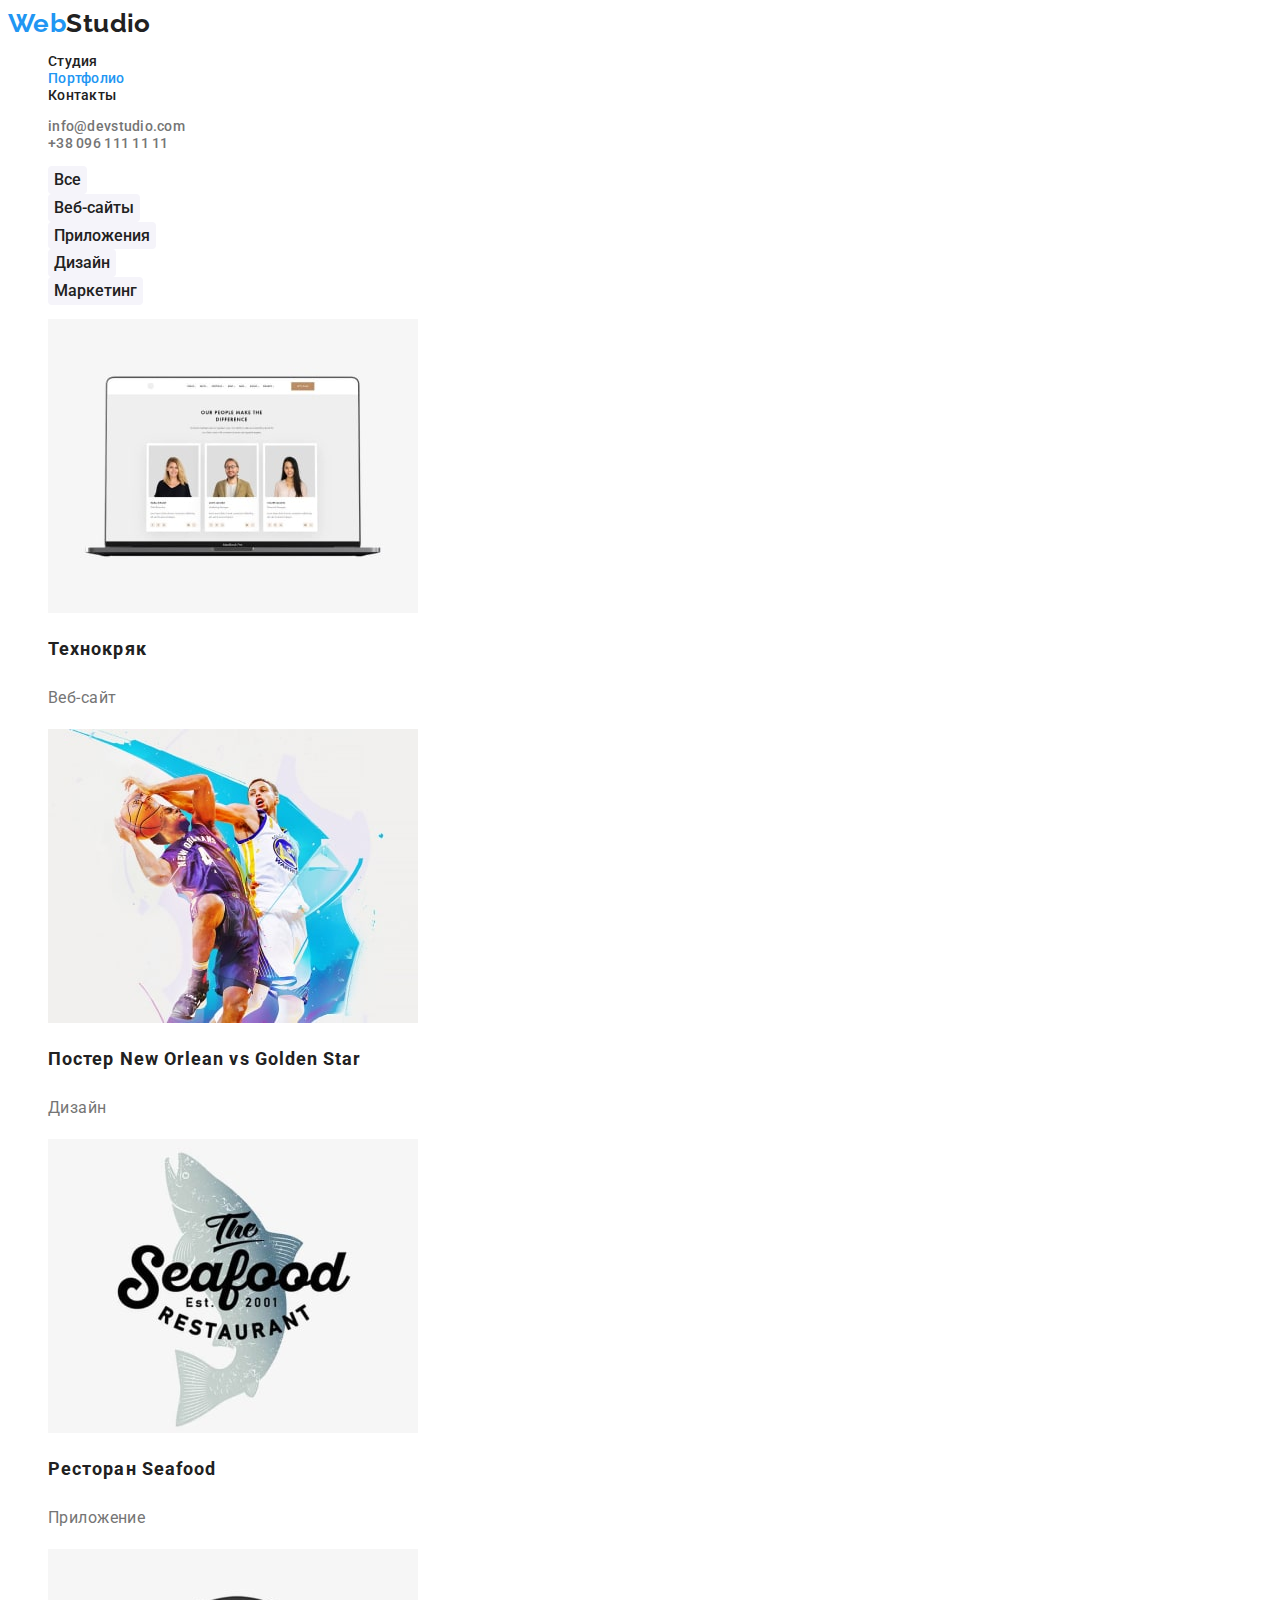
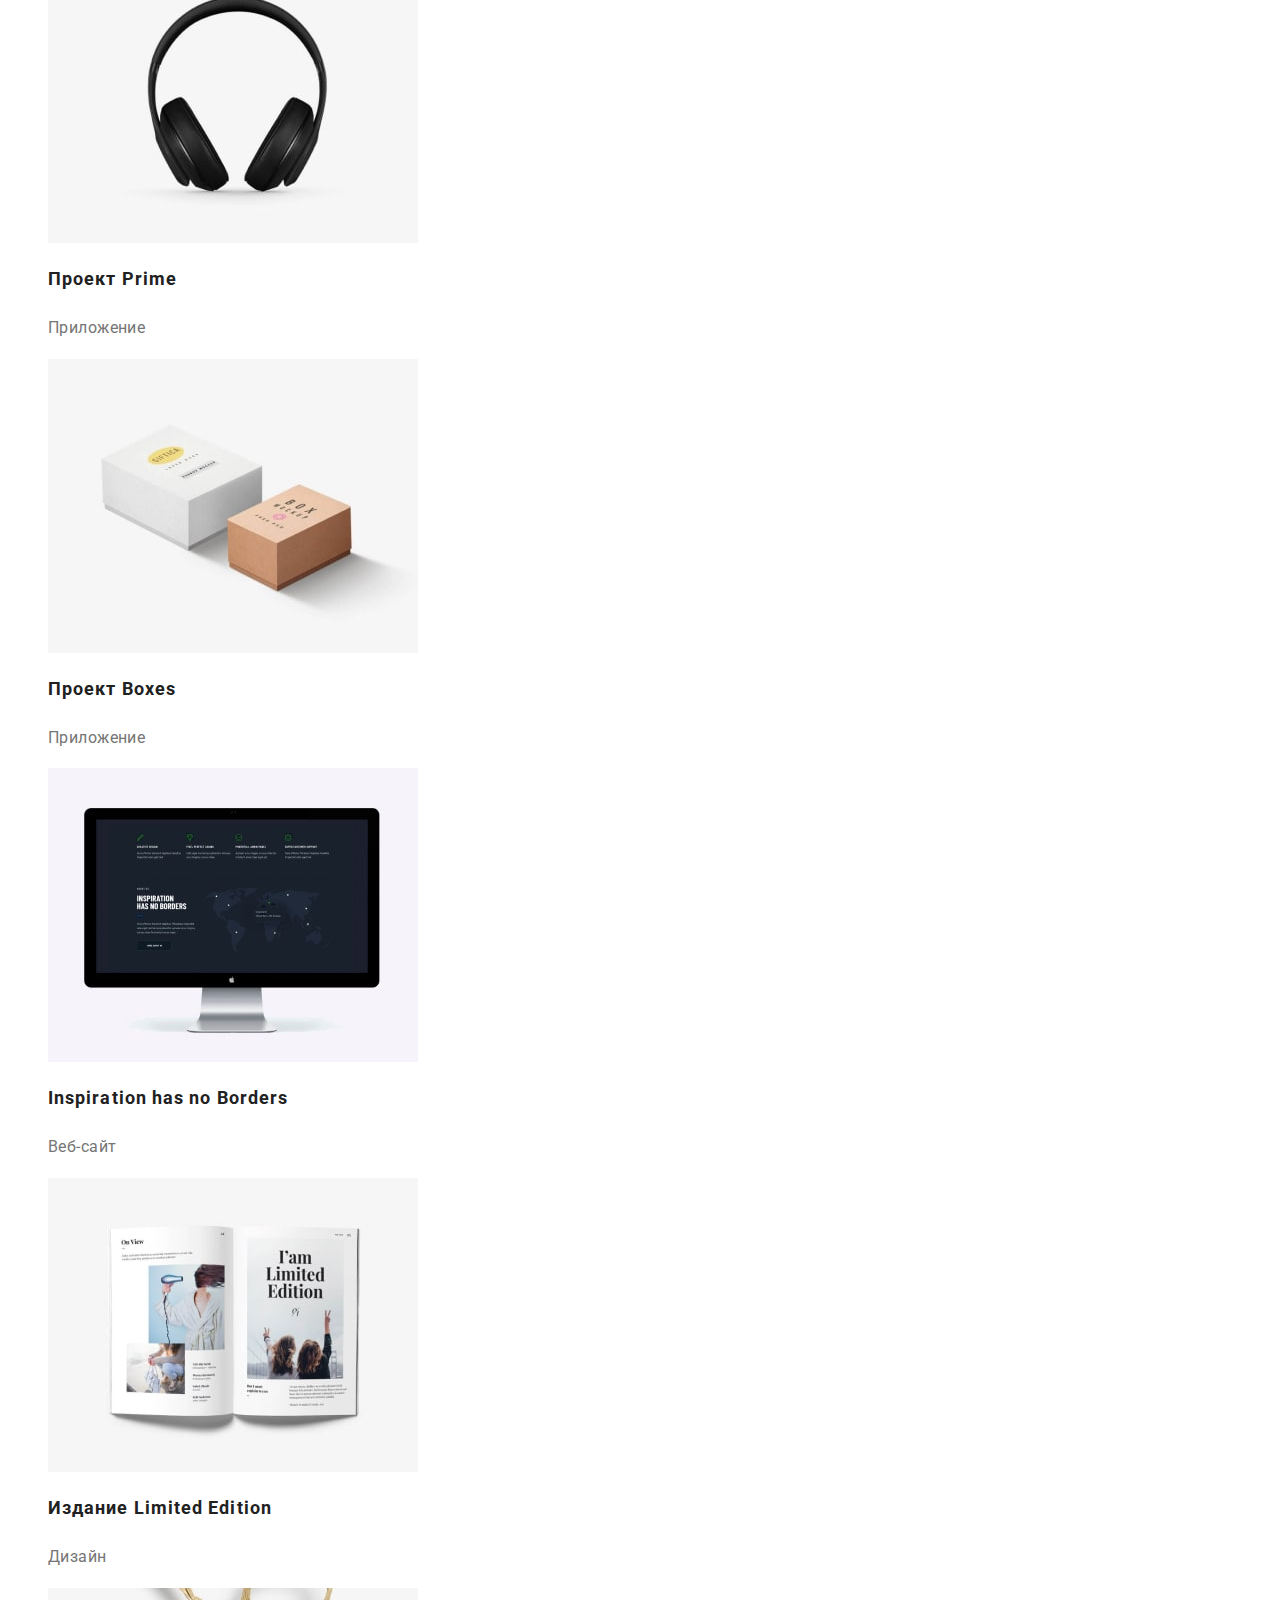
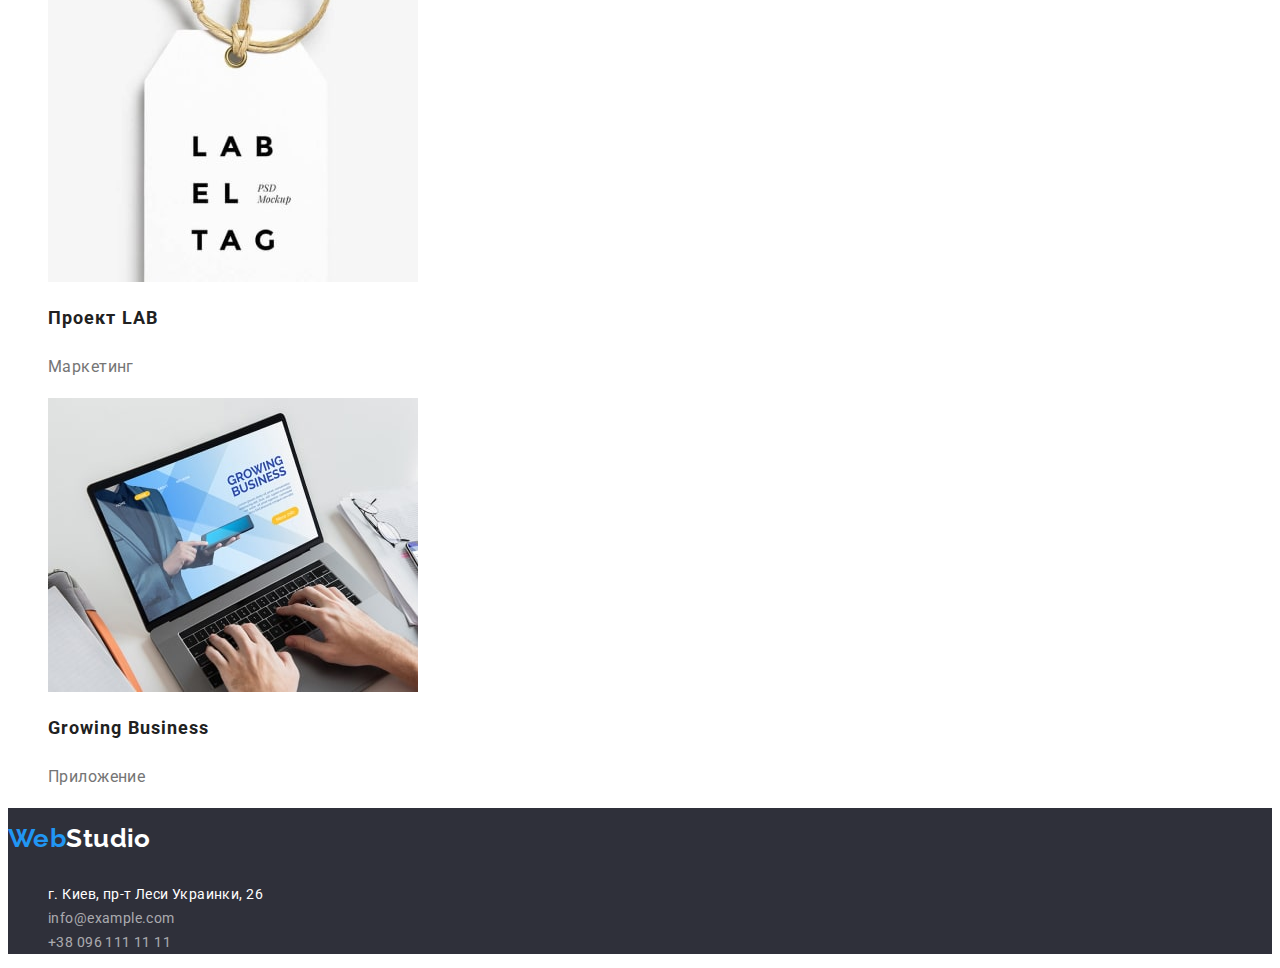
==== portfolio.html @ ccb1031e "добавляет файлы с дз2" ====
<!DOCTYPE html>
<html lang="ru">
<head>
    <meta charset="UTF-8">
    <meta http-equiv="X-UA-Compatible" content="IE=edge">
    <meta name="viewport" content="width=device-width, initial-scale=1.0">
    <title>Портфолио</title>
    <link rel="stylesheet" href="./css/styles.css" />
    <link rel="preconnect" href="https://fonts.googleapis.com" />
    <link rel="preconnect" href="https://fonts.gstatic.com" crossorigin />
    <link href="https://fonts.googleapis.com/css2?family=Raleway:wght@700&family=Roboto:wght@400;500;700;900&display=swap"
        rel="stylesheet" />
</head>
<body>
    <!--Шапка-->
<header class="page-header">
    <nav class="main-nav ">
        <a class="logo" href="./index.html"><span class="logo-accent">Web</span>Studio</a>
        <ul class="site-nav list">
            <li> <a href="./index.html" class="site-nav-item ">Студия</a></li>
            <li> <a href="./portfolio.html" class= "current site-nav-item">Портфолио</a></li>
            <li> <a href="" class="site-nav-item">Контакты</a></li>
        </ul>
    </nav>
    <ul class="contacts-nav list">
        <li><a href="mailto:info@devstudio.com" class="contacts-nav-item">info@devstudio.com</a></li>
        <li><a href="tel:+380961111111" class="contacts-nav-item"> +38 096 111 11 11</a></li>
    </ul>
</header>
    <!--Главная часть-->
    <main class="portfolio-main">
         <section class="portfolio-section">
             <h1 class="portfolio-title visually-hidden">Наше Портфолио</h1>
            <ul class="portfolio-list list">
                <li> <button type="button" class="portfolio-list-item">Все</button></li>
                <li> <button type="button" class="portfolio-list-item">Веб-сайты</button></li>
                <li> <button type="button" class="portfolio-list-item">Приложения</button></li>
                <li> <button type="button" class="portfolio-list-item">Дизайн</button></li>
                <li> <button type="button" class="portfolio-list-item">Маркетинг</button></li>
            </ul>
            <ul class="examples-list list">
                <li class="examples-list-item"> 
                    <a href=""><img src="./images/техно-кряк.jpg" alt="Веб-сайт техно-кряк" width="370"/> </a>   
                    <h2 class="examples-list-title">Технокряк</h2>
                    <p class="examples-list-subtitle ">Веб-сайт</p> 
                </li>
                <li class="examples-list-item"> 
                    <a href=""><img src="./images/постер_баскетбол.jpg" alt="Дизайн постера" width="370"/> </a>
                    <h2 class="examples-list-title">Постер New Orlean vs Golden Star</h2>
                    <p class="examples-list-subtitle ">Дизайн</p>
                 </li>
                <li class="examples-list-item"> 
                    <a href=""><img src="./images/ресторан.jpg" alt="Лого приложения для ресторана" width="370"/> </a>
                    <h2 class="examples-list-title">Ресторан Seafood</h2>
                    <p class="examples-list-subtitle ">Приложение</p> 
                </li>
                <li class="examples-list-item"> 
                    <a href=""><img src="./images/проект.jpg" alt="Наушники" width="370"/> </a>
                    <h2 class="examples-list-title">Проект Prime</h2>
                    <p class="examples-list-subtitle ">Приложение</p> 
                </li>
                <li class="examples-list-item"> 
                    <a href=""><img src="./images/проект_коробки.jpg" alt="Коробки" width="370"/> </a>
                    <h2 class="examples-list-title">Проект Boxes</h2>
                    <p class="examples-list-subtitle ">Приложение</p>  
                </li>
                <li class="examples-list-item"> 
                    <a href=""><img src="./images/вдохновению_нет_границ.jpg" alt="Сайт" width="370"/> </a>
                    <h2  class="examples-list-title" lang="en">Inspiration has no Borders</h2>
                    <p class="examples-list-subtitle ">Веб-сайт</p> 
                </li>
                <li class="examples-list-item"> 
                    <a href=""><img src="./images/издание.jpg" alt="Пример дизайна для журнала" width="370"/> </a>
                    <h2 class="examples-list-title">Издание Limited Edition</h2>
                    <p class="examples-list-subtitle">Дизайн</p> 
                 </li>
                <li class="examples-list-item"> 
                    <a href=""><img src="./images/проект_лаб.jpg" alt="Бирка с текстом" width="370"/> </a>
                    <h2 class="examples-list-title">Проект LAB</h2>
                    <p class="examples-list-subtitle ">Маркетинг</p> 
                </li>
                <li class="examples-list-item"> 
                    <a href=""><img src="./images/растущий_бизнес.jpg" alt="Приложение для проекта" width="370"/> </a>
                    <h2 class="examples-list-title" lang="en">Growing Business</h2>
                    <p class="examples-list-subtitle ">Приложение</p> 
                </li>
            </ul>
         </section>


    </main>
    <!--Футер-->
    <footer class="page-footer">
        <a href="./index.html" lang="en" class="footer-logo"><span class="logo-accent">Web</span>Studio</a>
        <address class="footer-adress">
            <ul class="footer-list list">
                <li><a href="https://bit.ly/3pXMvUd" target="_blank" rel="noopener noreferrer" class="footer-adress">г.
                        Киев, пр-т
                        Леси Украинки, 26</a> </li>
                <li><a href="mailto:info@devstudio.com" class="footer-mail-link link">info@example.com</a> </li>
                <li><a href="tel:+380961111111" class="footer-phone-link">+38 096 111 11 11</a> </li>
            </ul>
        </address>
    </footer>   

</body>
</html>
---- css/styles.css ----
/* основной цвет #FFFFFF*/
/* цвет футера и героя #2F303A */
/* цвет черного текста #212121*/
/* цвет акцента #2196F3*/
/* цвет фона #E5E5E5*/
/* вторичный цвет фона #F5F4FA*/
/* вторичный цвет текста #757575*/
/* цвет ссылок в футере rgba(255, 255, 255, 0.6) */

:root {
    --main-text-color: #212121;
    --secondary-text-color: #757575;
    --main-color: #FFFFFF;
    --main-background-color: #E5E5E5;
    --secondary-background-color: #F5F4FA;
    --accent-color: #2196F3;
    --links-color: rgba(255, 255, 255, 0.6);
    --footer-color: #2F303A;
}

body {
    background-color: var(--main-color);
    color: var(--main-text-color); 

    font-family: Roboto, sans-serif;
    font-size: 14px;
    letter-spacing: 0.03em;
}
.list {
    list-style: none;
}

/*------------------------------header-------------------------------------*/
.logo {
    color: var(--main-text-color);
    font-family: 'Raleway', sans-serif;
    font-weight: 700;
    font-size: 26px;
    line-height: 1.19;  
    text-decoration: none;
}

.logo-accent {
    color: var(--accent-color);
}
.site-nav-item {
    color: var(--main-text-color);
    font-weight: 500;
    line-height: 1.14;
    letter-spacing: 0.02em;
    text-decoration: none;
 }
.site-nav-item:hover,
.site-nav-item:focus {
    color: var(--accent-color);
}
.contacts-nav-item {
    color: var(--secondary-text-color);
    font-weight: 500;
    line-height: 1.14;
    letter-spacing: 0.02em;
    text-decoration: none;
}
.contacts-nav-item:hover,
.contacts-nav-item:focus {
    color: var(--accent-color);
}
/*------------------------------main-------------------------------------*/
.hero { 
    background-color: var(--footer-color);    
}
.hero-title {
    color: var(--main-color);
    font-weight: 900;
    font-size: 44px;
    line-height: 1.36;
    text-align: center;
    letter-spacing: 0.06em;
    text-transform: uppercase;
}
.hero-btn {
    color: var(--main-color);
    background-color: var(--accent-color);
    cursor: pointer;
    font-family: inherit;
    font-weight: 700;
    font-size: 16px;
    line-height: 1.87;
    display: flex;
    align-items: center;
    text-align: center;
    letter-spacing: 0.06em;
    box-shadow: 0px 4px 4px rgba(0, 0, 0, 0.15);
    border-radius: 4px;
    border: none;
}
.hero-btn:hover,
.hero-btn:focus {
    background-color: var(--accent-color);
}
/*------------------------------features-------------------------------------*/
.features-list-title {
    font-weight: 700;
    line-height: 1.14;
    text-transform: uppercase;
} 
.features-list-subtitle {
    color: var(--secondary-text-color);
    line-height: 1.17;
}
/*------------------------------occupation-------------------------------------*/
.occupation-title {
    font-weight: 700;
    font-size: 36px;
    line-height: 1.16;
    text-align: center;
}
/*------------------------------team-------------------------------------*/
.team-title {
    font-weight: 700;
    font-size: 36px;
    line-height: 1.27;
    text-align: center;
}
.team-list-title {
    font-weight: 500;
    font-size: 16px;
    line-height: 1.18;
    text-align: center;
}
.team-list-subtitle {
    color: var(--secondary-text-color);
    font-size: 16px;
    line-height: 1.18;
    text-align: center;
}
.team {
    background-color: var(--secondary-background-color);
}
/*------------------------------footer-------------------------------------*/
.page-footer {
    background-color: var(--footer-color);
}
.footer-logo {
    color: var(--main-color);
    text-decoration: none;
    font-family: 'Raleway';
    font-weight: 700;
    font-size: 26px;
    line-height: 2.34;
}
.footer-logo-accent {
    color: var(--accent-color);
}
.footer-adress {
    color: var(--main-color);
    font-style: normal;
    line-height: 1.71;
    text-decoration: none;
}

.footer-adress:hover,
.footer-adress:focus {
    color: var(--accent-color);

}
.footer-mail-link {
    color: var(--links-color);
    font-style: normal;
    line-height: 1.71;
    text-decoration: none;
}
.footer-mail-link:hover,
.footer-mail-link:focus{
    color: var(--accent-color);
}
.footer-phone-link {
    color: var(--links-color);
    font-style: normal;
    line-height: 1.71;
    text-decoration: none;
}
.footer-phone-link:hover,
.footer-phone-link:focus {
    color: var(--accent-color);
}

/*------------------------------portfolio-------------------------------------*/
.portfolio-list-item {
    color: var(--main-text-color);
    background-color: var(--secondary-background-color);
    cursor: pointer;
    font-family: inherit;
    font-weight: 500;
    font-size: 16px;
    line-height: 1.62;
    text-align: center;
    border-radius: 4px;
    border: none;
}
.portfolio-list-item:hover,
.portfolio-list-item:focus {
    color: var(--main-color);
    background-color: var(--accent-color);
}
.examples-list {
    text-decoration: none;
}
.examples-list-title {
    color: var(--main-text-color);
    text-decoration: none;
    font-weight: 700;
    font-size: 18px;
    line-height: 2;
    letter-spacing: 0.06em;

}
.examples-list-subtitle {
    color: var(--secondary-text-color);
    text-decoration: none;
    font-size: 16px;
    line-height: 1.87;
    
}
.current {
    color: var(--accent-color);
}
.visually-hidden {
    position: absolute;
    white-space: nowrap;
    width: 1px;
    height: 1px;
    overflow: hidden;
    border: 0;
    padding: 0;
    clip: rect(0 0 0 0);
    clip-path: inset(50%);
    margin: -1px;
}
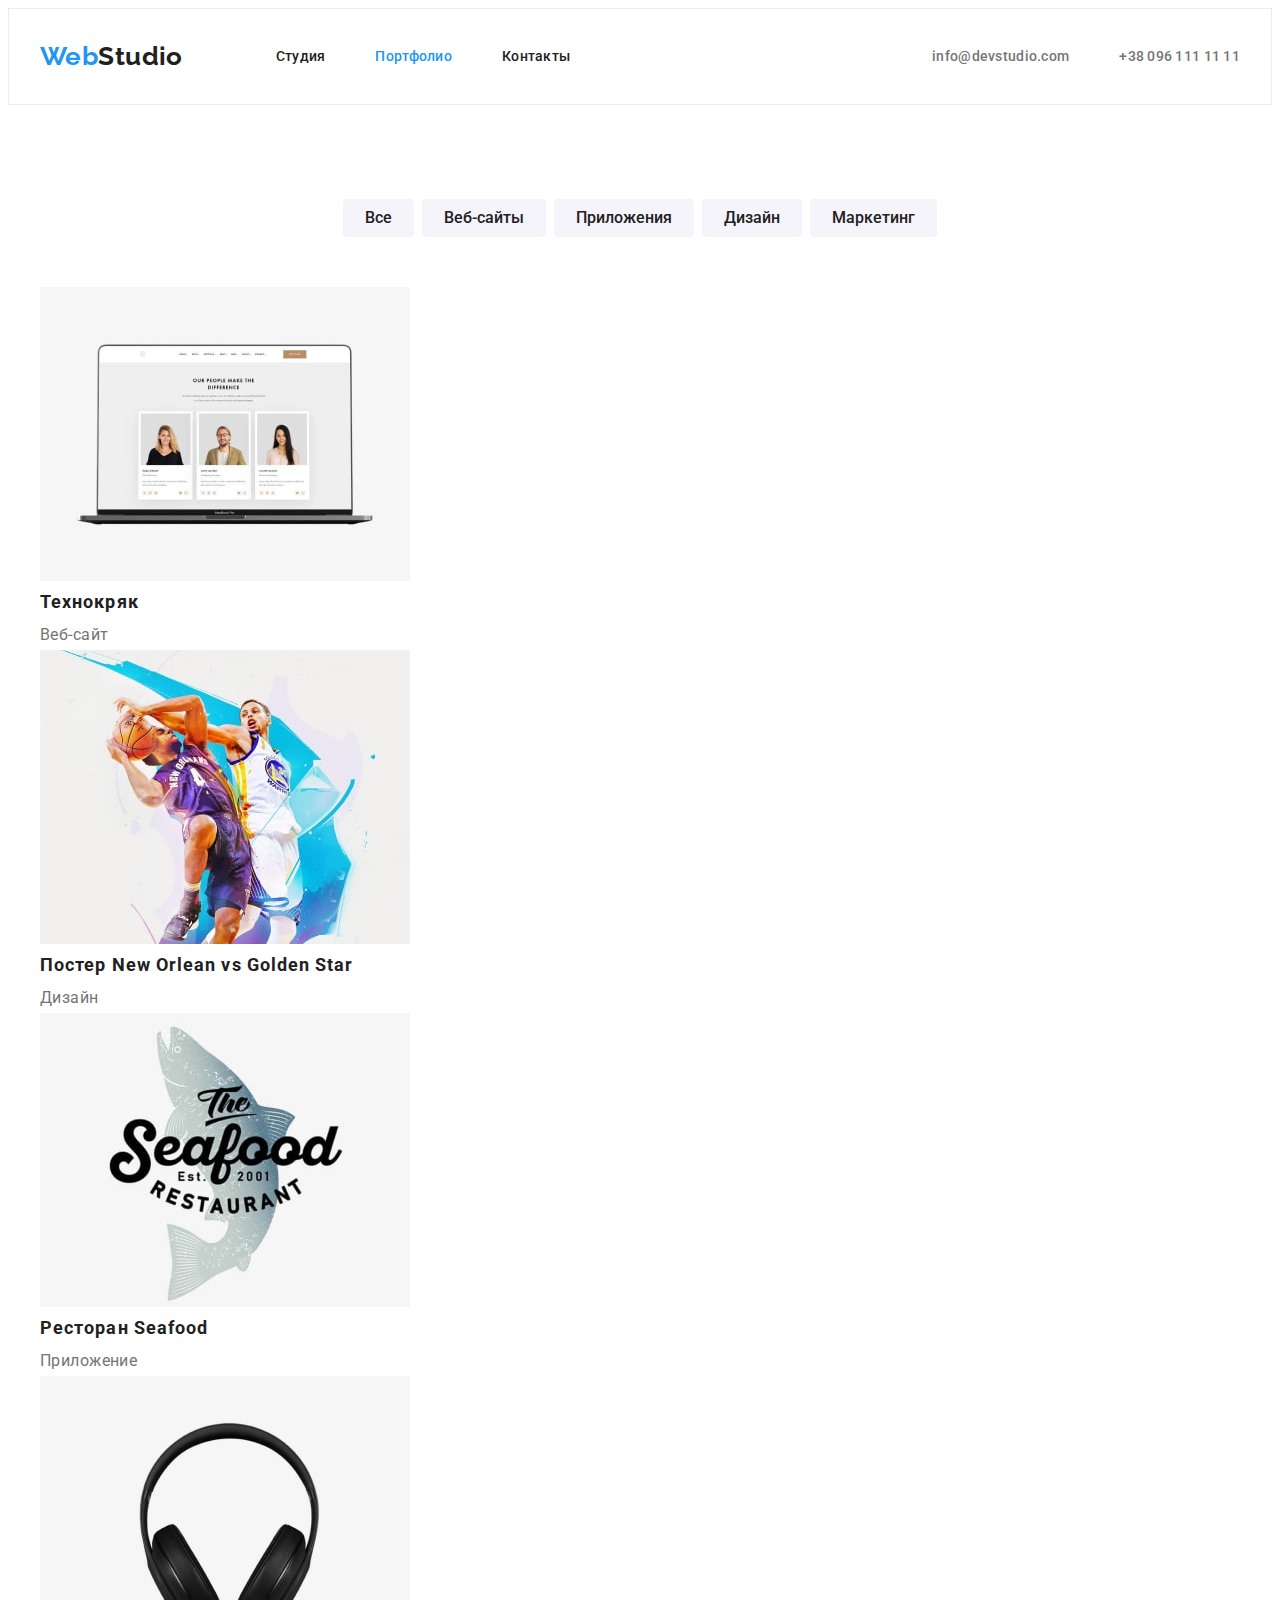
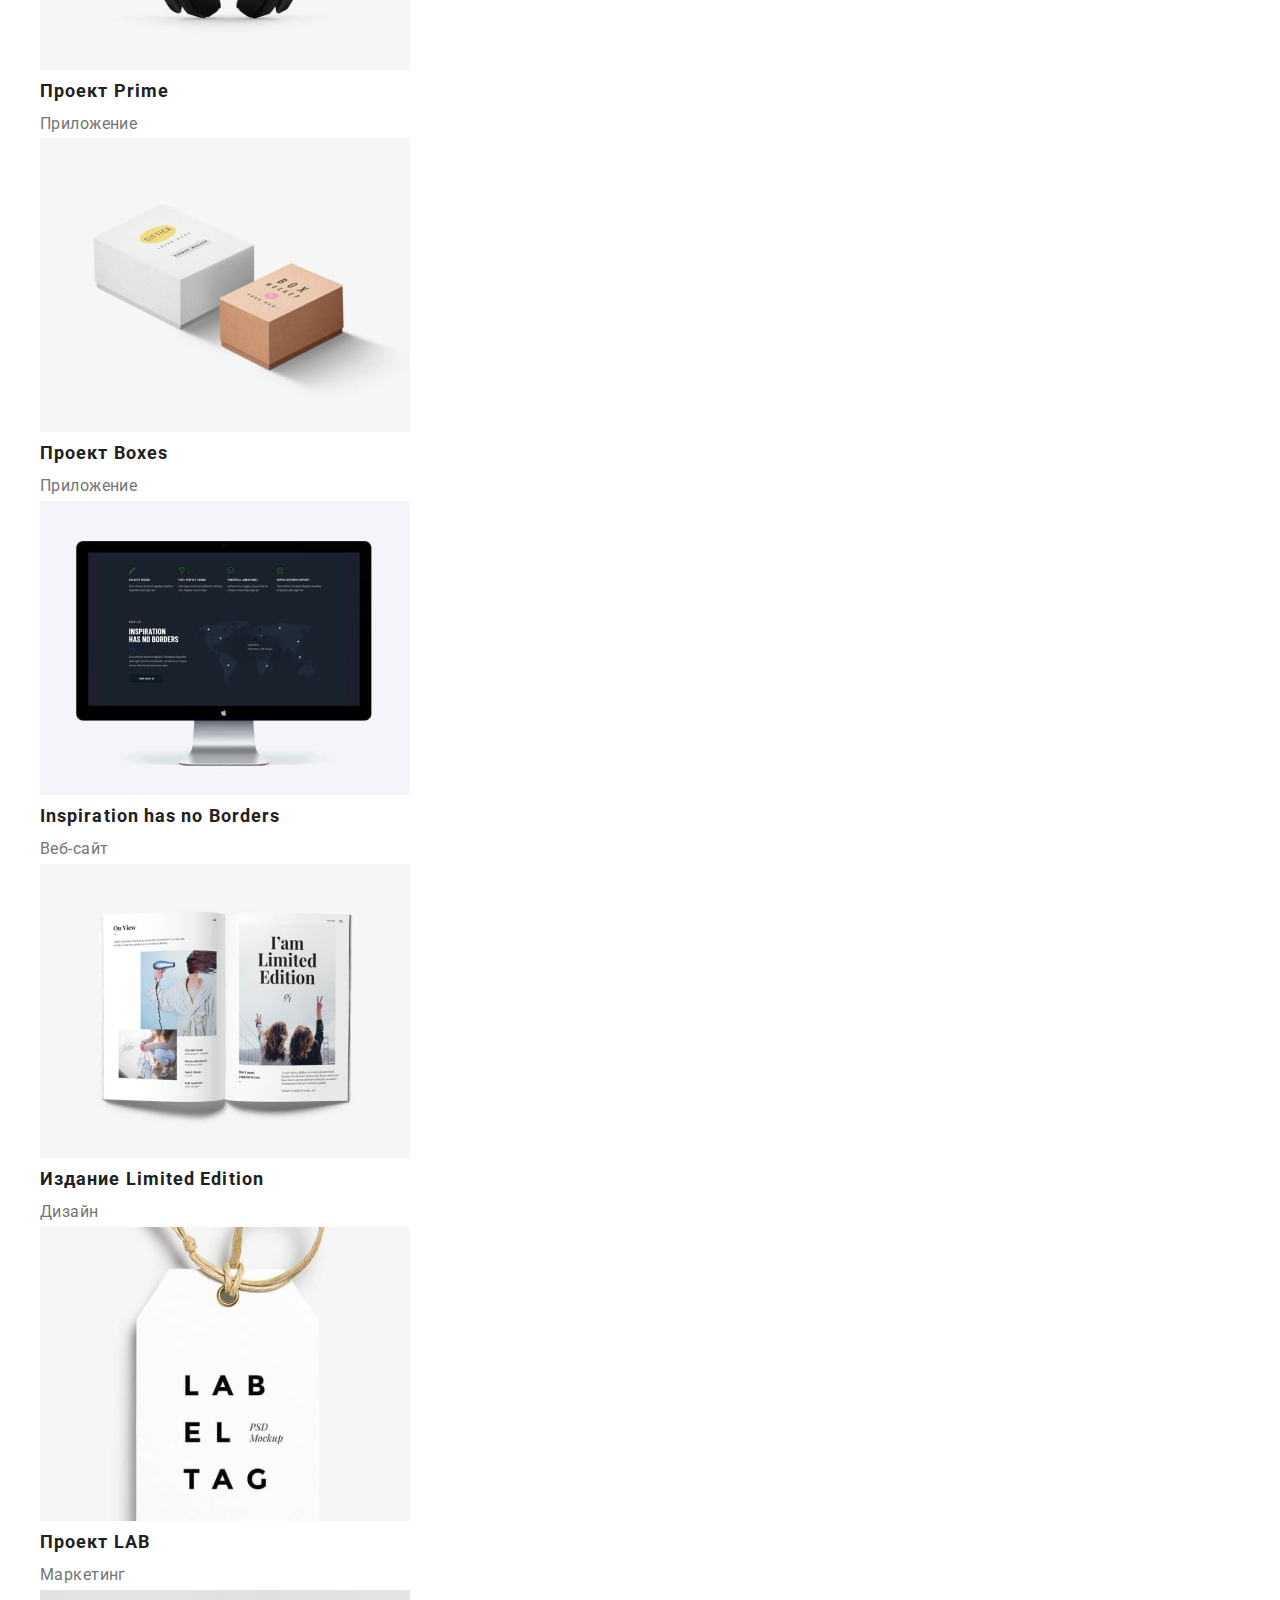
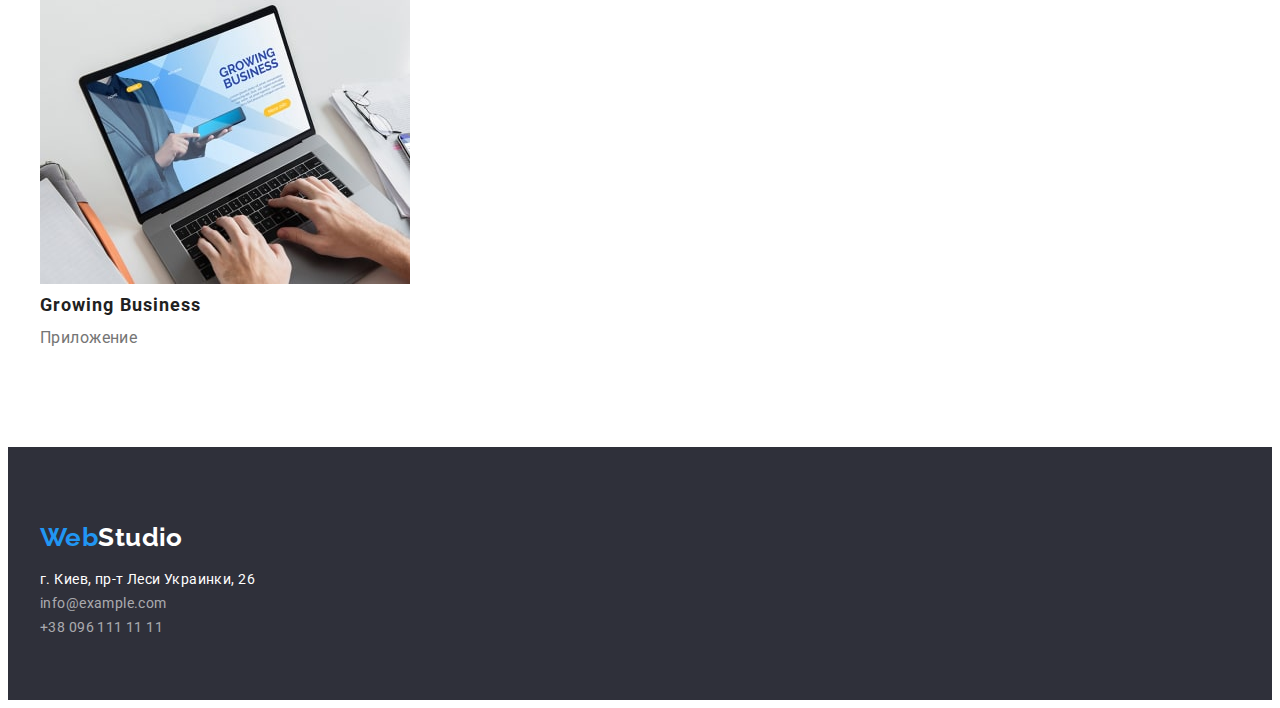
==== commit 6ee5b713: "добавляет блоковую модель страницы студия" ====
--- a/portfolio.html
+++ b/portfolio.html
@@ -5,6 +5,9 @@
     <meta http-equiv="X-UA-Compatible" content="IE=edge">
     <meta name="viewport" content="width=device-width, initial-scale=1.0">
     <title>Портфолио</title>
+    <link rel="stylesheet" href="https://cdnjs.cloudflare.com/ajax/libs/modern-normalize/1.1.0/modern-normalize.min.css"
+        integrity="sha512-wpPYUAdjBVSE4KJnH1VR1HeZfpl1ub8YT/NKx4PuQ5NmX2tKuGu6U/JRp5y+Y8XG2tV+wKQpNHVUX03MfMFn9Q=="
+        crossorigin="anonymous" referrerpolicy="no-referrer" />
     <link rel="stylesheet" href="./css/styles.css" />
     <link rel="preconnect" href="https://fonts.googleapis.com" />
     <link rel="preconnect" href="https://fonts.gstatic.com" crossorigin />
@@ -14,29 +17,34 @@
 <body>
     <!--Шапка-->
 <header class="page-header">
-    <nav class="main-nav ">
-        <a class="logo" href="./index.html"><span class="logo-accent">Web</span>Studio</a>
-        <ul class="site-nav list">
-            <li> <a href="./index.html" class="site-nav-item ">Студия</a></li>
-            <li> <a href="./portfolio.html" class= "current site-nav-item">Портфолио</a></li>
-            <li> <a href="" class="site-nav-item">Контакты</a></li>
-        </ul>
-    </nav>
-    <ul class="contacts-nav list">
-        <li><a href="mailto:info@devstudio.com" class="contacts-nav-item">info@devstudio.com</a></li>
-        <li><a href="tel:+380961111111" class="contacts-nav-item"> +38 096 111 11 11</a></li>
-    </ul>
+    <div class="container">
+        <nav class="main-nav ">
+            <a class="logo" href="./index.html"><span class="logo-accent">Web</span>Studio</a>
+            <ul class="site-nav list">
+                <li> <a href="./index.html" class=" site-nav-item">Студия</a></li>
+                <li> <a href="./portfolio.html" class=" current site-nav-item">Портфолио</a></li>
+                <li> <a href="" class="site-nav-item">Контакты</a></li>
+            </ul>
+        </nav>
+        <div class="header-connect">
+            <ul class="contacts-nav list">
+                <li><a href="mailto:info@devstudio.com" class="contacts-nav-item">info@devstudio.com</a></li>
+                <li><a href="tel:+380961111111" class="contacts-nav-item"> +38 096 111 11 11</a></li>
+            </ul>
+        </div>
+    </div>
 </header>
     <!--Главная часть-->
     <main class="portfolio-main">
          <section class="portfolio-section">
+             <div class="container">
              <h1 class="portfolio-title visually-hidden">Наше Портфолио</h1>
             <ul class="portfolio-list list">
-                <li> <button type="button" class="portfolio-list-item">Все</button></li>
-                <li> <button type="button" class="portfolio-list-item">Веб-сайты</button></li>
-                <li> <button type="button" class="portfolio-list-item">Приложения</button></li>
-                <li> <button type="button" class="portfolio-list-item">Дизайн</button></li>
-                <li> <button type="button" class="portfolio-list-item">Маркетинг</button></li>
+                <li class="portfolio-btn"> <button type="button" class="portfolio-list-item">Все</button></li>
+                <li class="portfolio-btn"> <button type="button" class="portfolio-list-item">Веб-сайты</button></li>
+                <li class="portfolio-btn"> <button type="button" class="portfolio-list-item">Приложения</button></li>
+                <li class="portfolio-btn"> <button type="button" class="portfolio-list-item">Дизайн</button></li>
+                <li class="portfolio-btn"> <button type="button" class="portfolio-list-item">Маркетинг</button></li>
             </ul>
             <ul class="examples-list list">
                 <li class="examples-list-item"> 
@@ -85,14 +93,16 @@
                     <p class="examples-list-subtitle ">Приложение</p> 
                 </li>
             </ul>
+             </div>
          </section>
 
 
     </main>
     <!--Футер-->
     <footer class="page-footer">
+     <div class="container">
         <a href="./index.html" lang="en" class="footer-logo"><span class="logo-accent">Web</span>Studio</a>
-        <address class="footer-adress">
+        <address>
             <ul class="footer-list list">
                 <li><a href="https://bit.ly/3pXMvUd" target="_blank" rel="noopener noreferrer" class="footer-adress">г.
                         Киев, пр-т
@@ -101,7 +111,8 @@
                 <li><a href="tel:+380961111111" class="footer-phone-link">+38 096 111 11 11</a> </li>
             </ul>
         </address>
-    </footer>   
+     </div>
+   </footer>
 
 </body>
 </html>--- a/css/styles.css
+++ b/css/styles.css
@@ -18,6 +18,25 @@
     --footer-color: #2F303A;
 }
 
+p, h1, h2, h3, h4, h5, h6 {
+    margin: 0;
+}
+ul, ol {
+    margin: 0;
+    padding-left: 0;
+}
+button {
+    cursor: pointer;
+}
+
+.container {
+    width: 1200px;
+    margin: 0 auto;
+    padding-left: 15px;
+    padding-right: 15px;
+
+}
+
 body {
     background-color: var(--main-color);
     color: var(--main-text-color); 
@@ -31,7 +50,21 @@
 }
 
 /*------------------------------header-------------------------------------*/
+.page-header {
+    padding-top: 32px;
+    padding-bottom: 32px;
+    border: 1px solid #ECECEC;
+}
+.page-header .container {
+    display: flex;
+    align-items: center;
+}
+.main-nav {
+    display: flex;
+    align-items: center;
+}
 .logo {
+    margin-right: 93px;
     color: var(--main-text-color);
     font-family: 'Raleway', sans-serif;
     font-weight: 700;
@@ -43,7 +76,12 @@
 .logo-accent {
     color: var(--accent-color);
 }
+.site-nav {
+    display: flex;
+}
+
 .site-nav-item {
+    margin-right: 50px;
     color: var(--main-text-color);
     font-weight: 500;
     line-height: 1.14;
@@ -54,7 +92,14 @@
 .site-nav-item:focus {
     color: var(--accent-color);
 }
+.header-connect {
+    margin-left: auto;
+}
+.contacts-nav {
+    display: flex;
+}
 .contacts-nav-item {
+    margin-left: 50px;
     color: var(--secondary-text-color);
     font-weight: 500;
     line-height: 1.14;
@@ -67,7 +112,13 @@
 }
 /*------------------------------main-------------------------------------*/
 .hero { 
-    background-color: var(--footer-color);    
+    background-color: var(--footer-color);  
+    
+}
+.content {
+    text-align: center;
+    padding-top: 200px;
+    padding-bottom: 200px;
 }
 .hero-title {
     color: var(--main-color);
@@ -77,8 +128,11 @@
     text-align: center;
     letter-spacing: 0.06em;
     text-transform: uppercase;
-}
-.hero-btn {
+    margin-bottom: 30px;
+}
+.hero-btn { 
+    padding: 10px 32px;
+
     color: var(--main-color);
     background-color: var(--accent-color);
     cursor: pointer;
@@ -86,9 +140,6 @@
     font-weight: 700;
     font-size: 16px;
     line-height: 1.87;
-    display: flex;
-    align-items: center;
-    text-align: center;
     letter-spacing: 0.06em;
     box-shadow: 0px 4px 4px rgba(0, 0, 0, 0.15);
     border-radius: 4px;
@@ -99,7 +150,17 @@
     background-color: var(--accent-color);
 }
 /*------------------------------features-------------------------------------*/
+.features {
+    padding-top: 94px;
+}
+.features-list {
+    display: flex;
+}
+.features-list-item:not(:first-child) {
+    margin-left: 30px;
+}
 .features-list-title {
+    margin-bottom: 10px;
     font-weight: 700;
     line-height: 1.14;
     text-transform: uppercase;
@@ -109,26 +170,58 @@
     line-height: 1.17;
 }
 /*------------------------------occupation-------------------------------------*/
+.occupation {
+   padding-top: 94px;
+   padding-bottom: 94px;
+}
+.occupation-list {
+    display: flex;
+}
 .occupation-title {
+    padding-bottom: 50px;
     font-weight: 700;
     font-size: 36px;
     line-height: 1.16;
     text-align: center;
 }
+.occupation-pic:not(:first-child) {
+ margin-left: 30px;
+}
 /*------------------------------team-------------------------------------*/
+.team {
+    padding-top: 94px;
+    padding-bottom: 94px;
+}
 .team-title {
+    margin-bottom: 50px;
     font-weight: 700;
     font-size: 36px;
     line-height: 1.27;
     text-align: center;
 }
+.team-list {
+    display: flex;
+}
+.team-list-item {
+    background: var(--main-color);
+    box-shadow: 0px 1px 3px rgba(0, 0, 0, 0.12), 0px 1px 1px rgba(0, 0, 0, 0.14), 0px 2px 1px rgba(0, 0, 0, 0.2);
+    border-radius: 0px 0px 4px 4px;
+}
+.team-list-item:not(:first-child) {
+  margin-left: 30px;
+}
+.team-list-pic {
+    margin-bottom: 30px;
+}
 .team-list-title {
+    margin-bottom: 10px;
     font-weight: 500;
     font-size: 16px;
     line-height: 1.18;
     text-align: center;
 }
 .team-list-subtitle {
+    margin-bottom: 30px;
     color: var(--secondary-text-color);
     font-size: 16px;
     line-height: 1.18;
@@ -139,9 +232,12 @@
 }
 /*------------------------------footer-------------------------------------*/
 .page-footer {
+    padding-top: 60px;
+    padding-bottom: 60px;
     background-color: var(--footer-color);
 }
 .footer-logo {
+    margin-bottom: 20px;
     color: var(--main-color);
     text-decoration: none;
     font-family: 'Raleway';
@@ -153,6 +249,7 @@
     color: var(--accent-color);
 }
 .footer-adress {
+    margin-bottom: 9px;
     color: var(--main-color);
     font-style: normal;
     line-height: 1.71;
@@ -165,6 +262,7 @@
 
 }
 .footer-mail-link {
+    margin-bottom: 9px;
     color: var(--links-color);
     font-style: normal;
     line-height: 1.71;
@@ -186,7 +284,20 @@
 }
 
 /*------------------------------portfolio-------------------------------------*/
+.portfolio-section {
+    padding-top: 94px;
+    padding-bottom: 94px;
+}
+.portfolio-list{
+    display: flex;
+    justify-content: center;
+}
+.portfolio-btn:not(:last-child){
+   margin-right: 8px;
+}
 .portfolio-list-item {
+    padding: 6px 22px;
+
     color: var(--main-text-color);
     background-color: var(--secondary-background-color);
     cursor: pointer;
@@ -204,6 +315,7 @@
     background-color: var(--accent-color);
 }
 .examples-list {
+    margin-top: 50px;
     text-decoration: none;
 }
 .examples-list-title {
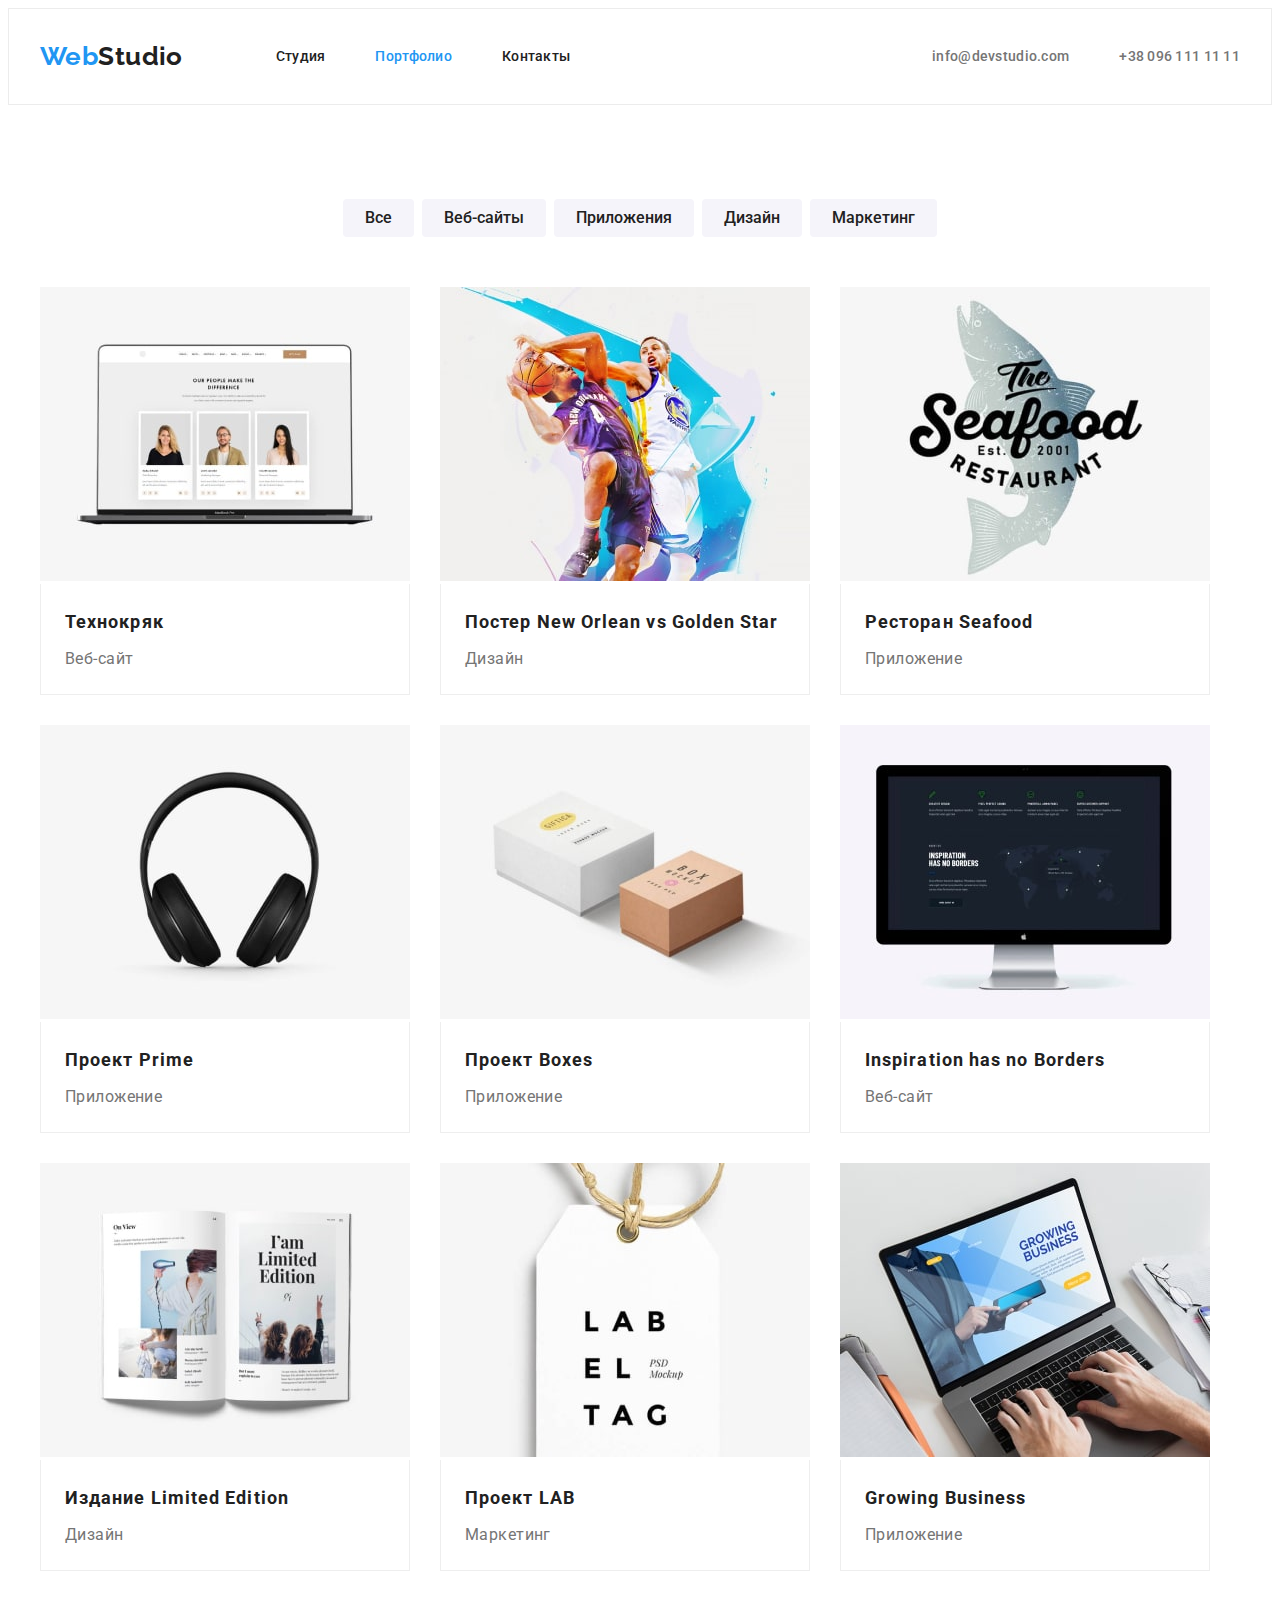
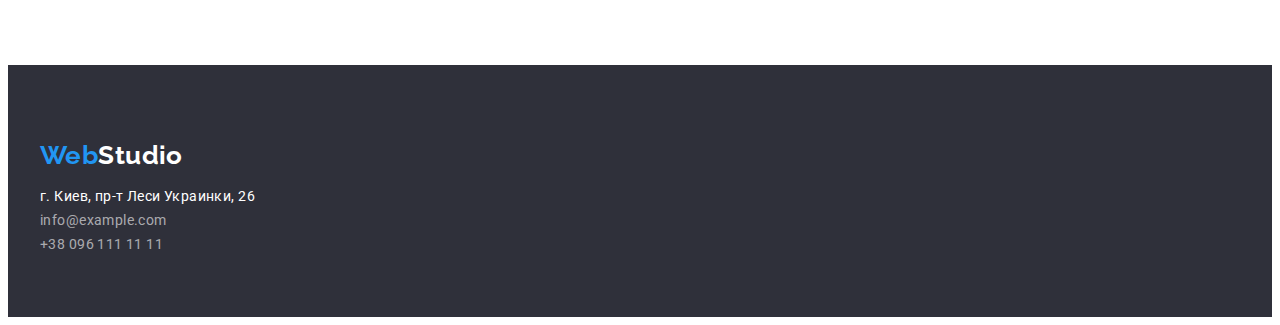
==== commit 864e7de0: "добавляет блоковую модель страницы портфолио" ====
--- a/portfolio.html
+++ b/portfolio.html
@@ -49,48 +49,48 @@
             <ul class="examples-list list">
                 <li class="examples-list-item"> 
                     <a href=""><img src="./images/техно-кряк.jpg" alt="Веб-сайт техно-кряк" width="370"/> </a>   
-                    <h2 class="examples-list-title">Технокряк</h2>
-                    <p class="examples-list-subtitle ">Веб-сайт</p> 
+                    <div class="examples-descrip"><h2 class="examples-list-title">Технокряк</h2>
+                    <p class="examples-list-subtitle ">Веб-сайт</p> </div>
                 </li>
                 <li class="examples-list-item"> 
                     <a href=""><img src="./images/постер_баскетбол.jpg" alt="Дизайн постера" width="370"/> </a>
-                    <h2 class="examples-list-title">Постер New Orlean vs Golden Star</h2>
-                    <p class="examples-list-subtitle ">Дизайн</p>
+                    <div class="examples-descrip"><h2 class="examples-list-title">Постер New Orlean vs Golden Star</h2>
+                    <p class="examples-list-subtitle ">Дизайн</p></div>
                  </li>
                 <li class="examples-list-item"> 
                     <a href=""><img src="./images/ресторан.jpg" alt="Лого приложения для ресторана" width="370"/> </a>
-                    <h2 class="examples-list-title">Ресторан Seafood</h2>
-                    <p class="examples-list-subtitle ">Приложение</p> 
+                    <div class="examples-descrip"><h2 class="examples-list-title">Ресторан Seafood</h2>
+                    <p class="examples-list-subtitle ">Приложение</p> </div>
                 </li>
                 <li class="examples-list-item"> 
                     <a href=""><img src="./images/проект.jpg" alt="Наушники" width="370"/> </a>
-                    <h2 class="examples-list-title">Проект Prime</h2>
-                    <p class="examples-list-subtitle ">Приложение</p> 
+                    <div class="examples-descrip"><h2 class="examples-list-title">Проект Prime</h2>
+                    <p class="examples-list-subtitle ">Приложение</p> </div>
                 </li>
                 <li class="examples-list-item"> 
                     <a href=""><img src="./images/проект_коробки.jpg" alt="Коробки" width="370"/> </a>
-                    <h2 class="examples-list-title">Проект Boxes</h2>
-                    <p class="examples-list-subtitle ">Приложение</p>  
+                    <div class="examples-descrip"><h2 class="examples-list-title">Проект Boxes</h2>
+                    <p class="examples-list-subtitle ">Приложение</p> </div> 
                 </li>
                 <li class="examples-list-item"> 
                     <a href=""><img src="./images/вдохновению_нет_границ.jpg" alt="Сайт" width="370"/> </a>
-                    <h2  class="examples-list-title" lang="en">Inspiration has no Borders</h2>
-                    <p class="examples-list-subtitle ">Веб-сайт</p> 
+                    <div class="examples-descrip"><h2 class="examples-list-title" lang="en">Inspiration has no Borders</h2>
+                    <p class="examples-list-subtitle ">Веб-сайт</p> </div>
                 </li>
                 <li class="examples-list-item"> 
                     <a href=""><img src="./images/издание.jpg" alt="Пример дизайна для журнала" width="370"/> </a>
-                    <h2 class="examples-list-title">Издание Limited Edition</h2>
-                    <p class="examples-list-subtitle">Дизайн</p> 
+                    <div class="examples-descrip"><h2 class="examples-list-title">Издание Limited Edition</h2>
+                    <p class="examples-list-subtitle">Дизайн</p> </div>
                  </li>
                 <li class="examples-list-item"> 
                     <a href=""><img src="./images/проект_лаб.jpg" alt="Бирка с текстом" width="370"/> </a>
-                    <h2 class="examples-list-title">Проект LAB</h2>
-                    <p class="examples-list-subtitle ">Маркетинг</p> 
+                    <div class="examples-descrip"><h2 class="examples-list-title">Проект LAB</h2>
+                    <p class="examples-list-subtitle ">Маркетинг</p> </div>
                 </li>
                 <li class="examples-list-item"> 
                     <a href=""><img src="./images/растущий_бизнес.jpg" alt="Приложение для проекта" width="370"/> </a>
-                    <h2 class="examples-list-title" lang="en">Growing Business</h2>
-                    <p class="examples-list-subtitle ">Приложение</p> 
+                    <div class="examples-descrip"><h2 class="examples-list-title" lang="en">Growing Business</h2>
+                    <p class="examples-list-subtitle ">Приложение</p> </div>
                 </li>
             </ul>
              </div>
--- a/css/styles.css
+++ b/css/styles.css
@@ -210,8 +210,8 @@
 .team-list-item:not(:first-child) {
   margin-left: 30px;
 }
-.team-list-pic {
-    margin-bottom: 30px;
+.team-desrip {
+    padding: 30px 0px;
 }
 .team-list-title {
     margin-bottom: 10px;
@@ -221,7 +221,6 @@
     text-align: center;
 }
 .team-list-subtitle {
-    margin-bottom: 30px;
     color: var(--secondary-text-color);
     font-size: 16px;
     line-height: 1.18;
@@ -291,13 +290,13 @@
 .portfolio-list{
     display: flex;
     justify-content: center;
+    margin-bottom: 50px;
 }
 .portfolio-btn:not(:last-child){
    margin-right: 8px;
 }
 .portfolio-list-item {
     padding: 6px 22px;
-
     color: var(--main-text-color);
     background-color: var(--secondary-background-color);
     cursor: pointer;
@@ -314,11 +313,30 @@
     color: var(--main-color);
     background-color: var(--accent-color);
 }
+
 .examples-list {
-    margin-top: 50px;
-    text-decoration: none;
-}
+    display: flex;
+    flex-wrap: wrap;
+    margin-left: -30px;
+    margin-top: -30px;
+    text-decoration: none;
+}
+
+.examples-list-item {
+    flex-basis: calc( 100% / 3 - 30%);
+    margin-left: 30px;
+    margin-top: 30px;
+}
+.examples-descrip {
+    background: #FFFFFF;
+    border-bottom: 1px solid #EEEEEE;
+    border-left: 1px solid #EEEEEE;
+    border-right: 1px solid #EEEEEE;
+    padding: 20px 24px;
+}
+
 .examples-list-title {
+    margin-bottom: 4px;
     color: var(--main-text-color);
     text-decoration: none;
     font-weight: 700;
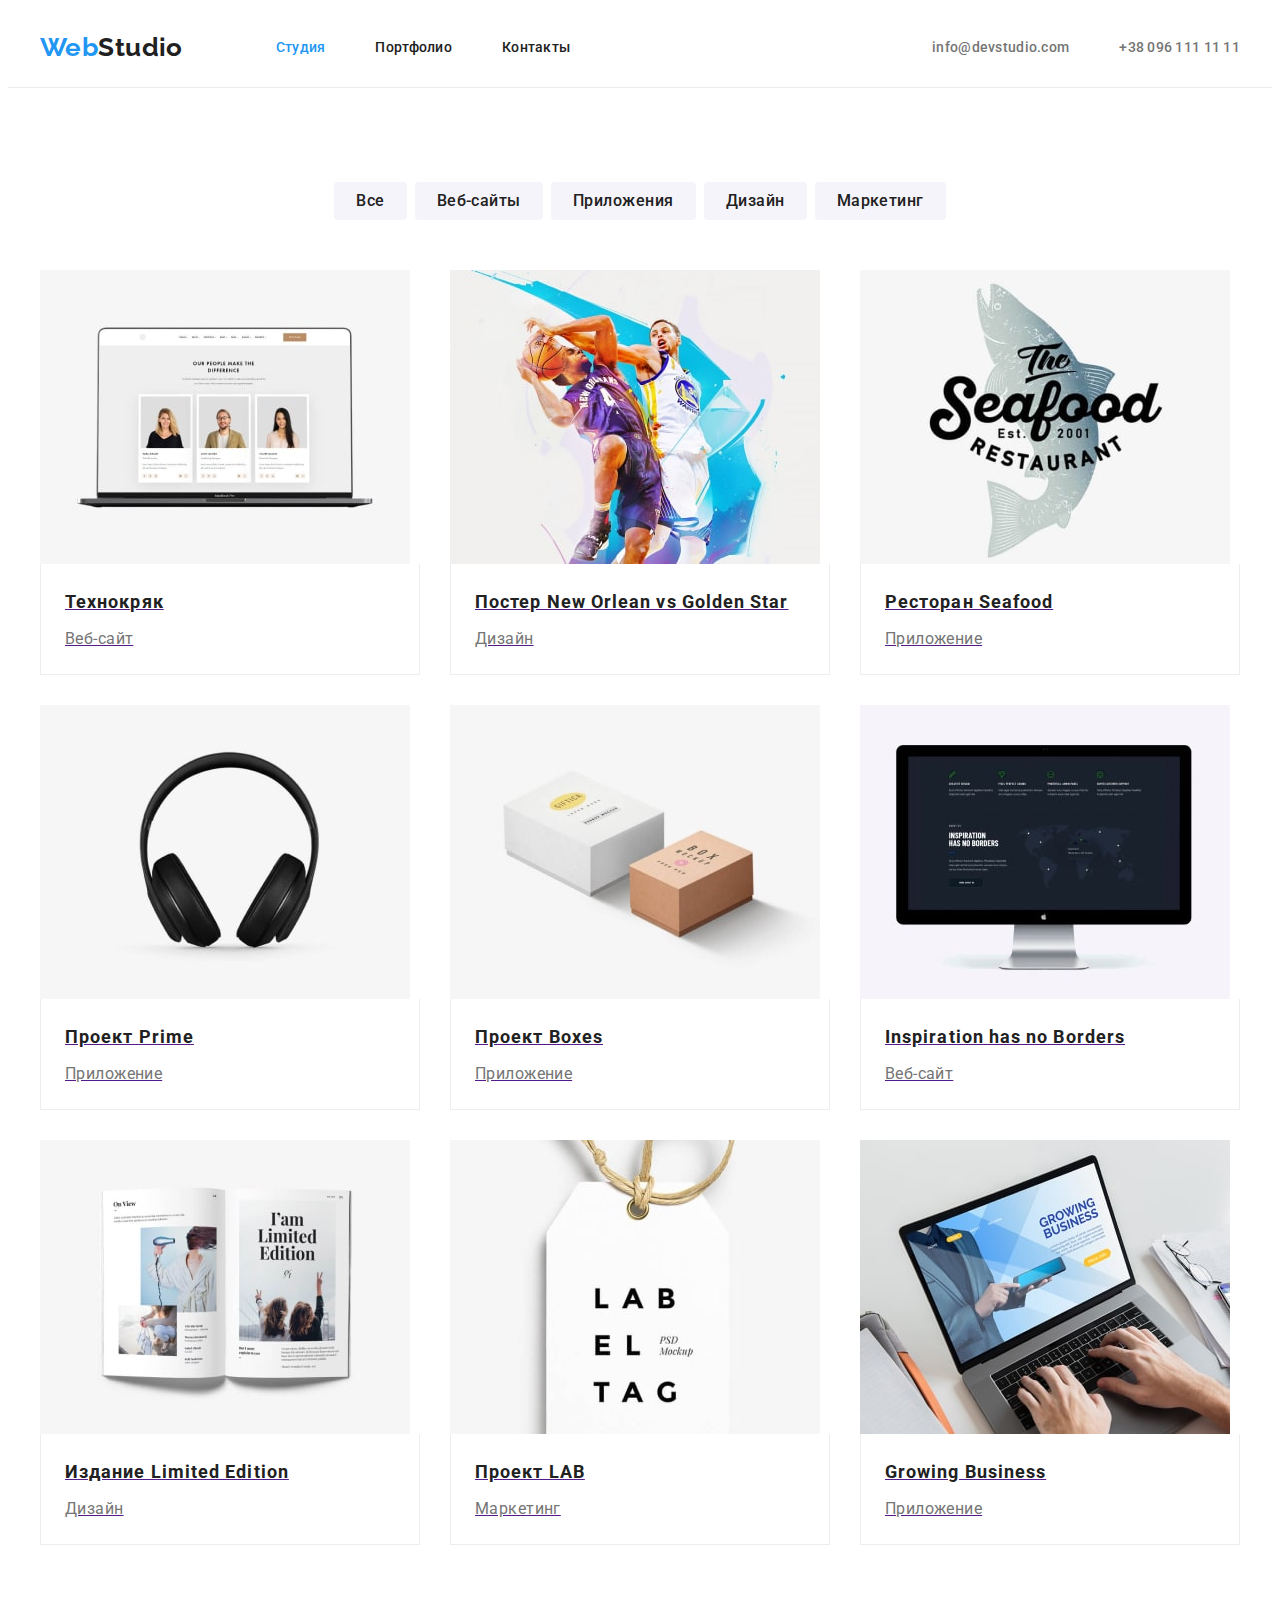
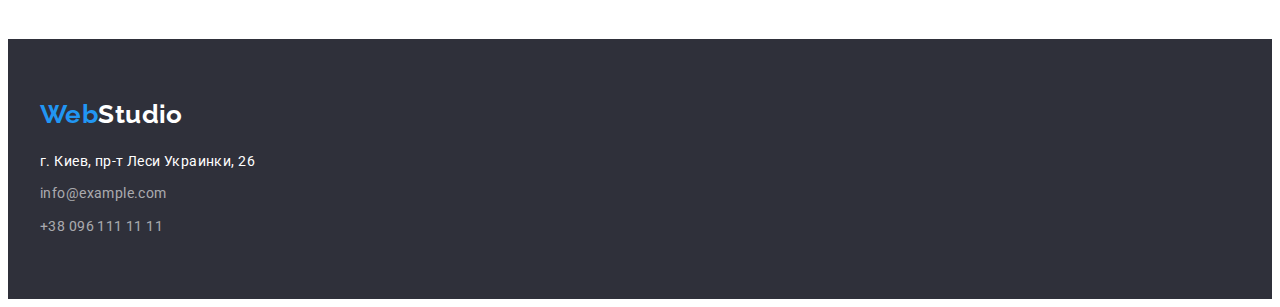
==== commit 128a1e8a: "исправления" ====
--- a/portfolio.html
+++ b/portfolio.html
@@ -21,17 +21,16 @@
         <nav class="main-nav ">
             <a class="logo" href="./index.html"><span class="logo-accent">Web</span>Studio</a>
             <ul class="site-nav list">
-                <li> <a href="./index.html" class=" site-nav-item">Студия</a></li>
-                <li> <a href="./portfolio.html" class=" current site-nav-item">Портфолио</a></li>
-                <li> <a href="" class="site-nav-item">Контакты</a></li>
+                <li class="site-item"> <a href="./index.html" class="current site-nav-item">Студия</a></li>
+                <li class="site-item"> <a href="./portfolio.html" class="site-nav-item">Портфолио</a></li>
+                <li class="site-item"> <a href="" class="site-nav-item">Контакты</a></li>
             </ul>
         </nav>
-        <div class="header-connect">
-            <ul class="contacts-nav list">
-                <li><a href="mailto:info@devstudio.com" class="contacts-nav-item">info@devstudio.com</a></li>
-                <li><a href="tel:+380961111111" class="contacts-nav-item"> +38 096 111 11 11</a></li>
-            </ul>
-        </div>
+        <ul class="contacts-nav list">
+            <li class="contact-item"><a href="mailto:info@devstudio.com"
+                    class="contacts-nav-item">info@devstudio.com</a></li>
+            <li class="contact-item"><a href="tel:+380961111111" class="contacts-nav-item"> +38 096 111 11 11</a></li>
+        </ul>
     </div>
 </header>
     <!--Главная часть-->
@@ -48,49 +47,49 @@
             </ul>
             <ul class="examples-list list">
                 <li class="examples-list-item"> 
-                    <a href=""><img src="./images/техно-кряк.jpg" alt="Веб-сайт техно-кряк" width="370"/> </a>   
+                    <a href=""><img src="./images/техно-кряк.jpg" alt="Веб-сайт техно-кряк" width="370"/>   
                     <div class="examples-descrip"><h2 class="examples-list-title">Технокряк</h2>
-                    <p class="examples-list-subtitle ">Веб-сайт</p> </div>
+                    <p class="examples-list-subtitle ">Веб-сайт</p> </div>  </a>
                 </li>
                 <li class="examples-list-item"> 
-                    <a href=""><img src="./images/постер_баскетбол.jpg" alt="Дизайн постера" width="370"/> </a>
+                    <a href=""><img src="./images/постер_баскетбол.jpg" alt="Дизайн постера" width="370"/> 
                     <div class="examples-descrip"><h2 class="examples-list-title">Постер New Orlean vs Golden Star</h2>
-                    <p class="examples-list-subtitle ">Дизайн</p></div>
+                    <p class="examples-list-subtitle ">Дизайн</p></div> </a>
                  </li>
                 <li class="examples-list-item"> 
-                    <a href=""><img src="./images/ресторан.jpg" alt="Лого приложения для ресторана" width="370"/> </a>
+                    <a href=""><img src="./images/ресторан.jpg" alt="Лого приложения для ресторана" width="370"/> 
                     <div class="examples-descrip"><h2 class="examples-list-title">Ресторан Seafood</h2>
-                    <p class="examples-list-subtitle ">Приложение</p> </div>
+                    <p class="examples-list-subtitle ">Приложение</p> </div> </a>
                 </li>
                 <li class="examples-list-item"> 
-                    <a href=""><img src="./images/проект.jpg" alt="Наушники" width="370"/> </a>
+                    <a href=""><img src="./images/проект.jpg" alt="Наушники" width="370"/> 
                     <div class="examples-descrip"><h2 class="examples-list-title">Проект Prime</h2>
-                    <p class="examples-list-subtitle ">Приложение</p> </div>
+                    <p class="examples-list-subtitle ">Приложение</p> </div> </a>
                 </li>
                 <li class="examples-list-item"> 
-                    <a href=""><img src="./images/проект_коробки.jpg" alt="Коробки" width="370"/> </a>
+                    <a href=""><img src="./images/проект_коробки.jpg" alt="Коробки" width="370"/> 
                     <div class="examples-descrip"><h2 class="examples-list-title">Проект Boxes</h2>
-                    <p class="examples-list-subtitle ">Приложение</p> </div> 
+                    <p class="examples-list-subtitle ">Приложение</p> </div>  </a>
                 </li>
                 <li class="examples-list-item"> 
-                    <a href=""><img src="./images/вдохновению_нет_границ.jpg" alt="Сайт" width="370"/> </a>
+                    <a href=""><img src="./images/вдохновению_нет_границ.jpg" alt="Сайт" width="370"/> 
                     <div class="examples-descrip"><h2 class="examples-list-title" lang="en">Inspiration has no Borders</h2>
-                    <p class="examples-list-subtitle ">Веб-сайт</p> </div>
+                    <p class="examples-list-subtitle ">Веб-сайт</p> </div> </a>
                 </li>
                 <li class="examples-list-item"> 
-                    <a href=""><img src="./images/издание.jpg" alt="Пример дизайна для журнала" width="370"/> </a>
+                    <a href=""><img src="./images/издание.jpg" alt="Пример дизайна для журнала" width="370"/> 
                     <div class="examples-descrip"><h2 class="examples-list-title">Издание Limited Edition</h2>
-                    <p class="examples-list-subtitle">Дизайн</p> </div>
+                    <p class="examples-list-subtitle">Дизайн</p> </div> </a>
                  </li>
                 <li class="examples-list-item"> 
-                    <a href=""><img src="./images/проект_лаб.jpg" alt="Бирка с текстом" width="370"/> </a>
+                    <a href=""><img src="./images/проект_лаб.jpg" alt="Бирка с текстом" width="370"/> 
                     <div class="examples-descrip"><h2 class="examples-list-title">Проект LAB</h2>
-                    <p class="examples-list-subtitle ">Маркетинг</p> </div>
+                    <p class="examples-list-subtitle ">Маркетинг</p> </div> </a>
                 </li>
                 <li class="examples-list-item"> 
-                    <a href=""><img src="./images/растущий_бизнес.jpg" alt="Приложение для проекта" width="370"/> </a>
+                    <a href=""><img src="./images/растущий_бизнес.jpg" alt="Приложение для проекта" width="370"/> 
                     <div class="examples-descrip"><h2 class="examples-list-title" lang="en">Growing Business</h2>
-                    <p class="examples-list-subtitle ">Приложение</p> </div>
+                    <p class="examples-list-subtitle ">Приложение</p> </div> </a>
                 </li>
             </ul>
              </div>
--- a/css/styles.css
+++ b/css/styles.css
@@ -21,14 +21,21 @@
 p, h1, h2, h3, h4, h5, h6 {
     margin: 0;
 }
-ul, ol {
-    margin: 0;
-    padding-left: 0;
-}
 button {
     cursor: pointer;
 }
-
+img {
+    display: block;
+    max-width: 100%;
+    height: auto;
+}
+address {
+    font-style: normal;
+}
+.link {
+    text-decoration: none;
+    color: inherit;
+}
 .container {
     width: 1200px;
     margin: 0 auto;
@@ -47,13 +54,15 @@
 }
 .list {
     list-style: none;
+    margin: 0;
+    padding-left: 0;
 }
 
 /*------------------------------header-------------------------------------*/
 .page-header {
-    padding-top: 32px;
-    padding-bottom: 32px;
-    border: 1px solid #ECECEC;
+    padding-top: 24px;
+    padding-bottom: 24px;
+    border-bottom: 1px solid #ECECEC;
 }
 .page-header .container {
     display: flex;
@@ -64,6 +73,7 @@
     align-items: center;
 }
 .logo {
+    display: inline-block;
     margin-right: 93px;
     color: var(--main-text-color);
     font-family: 'Raleway', sans-serif;
@@ -79,9 +89,12 @@
 .site-nav {
     display: flex;
 }
-
+.site-item:not(:last-child) {
+    margin-right: 50px;
+}
 .site-nav-item {
-    margin-right: 50px;
+    padding-top: 30px;
+    padding-bottom: 30px;
     color: var(--main-text-color);
     font-weight: 500;
     line-height: 1.14;
@@ -92,14 +105,16 @@
 .site-nav-item:focus {
     color: var(--accent-color);
 }
-.header-connect {
+.contacts-nav {
+    display: flex;
     margin-left: auto;
 }
-.contacts-nav {
-    display: flex;
+.contact-item:not(:last-child) {
+    margin-right: 50px;
 }
 .contacts-nav-item {
-    margin-left: 50px;
+    padding-top: 30px;
+    padding-bottom: 30px;
     color: var(--secondary-text-color);
     font-weight: 500;
     line-height: 1.14;
@@ -112,15 +127,18 @@
 }
 /*------------------------------main-------------------------------------*/
 .hero { 
-    background-color: var(--footer-color);  
-    
-}
-.content {
-    text-align: center;
+    background-color: var(--footer-color);
     padding-top: 200px;
     padding-bottom: 200px;
-}
+    text-align: center;  
+    
+}
+
 .hero-title {
+    width: 696px;
+    margin-top: 0;
+    margin-right: auto;
+    margin-left: auto;
     color: var(--main-color);
     font-weight: 900;
     font-size: 44px;
@@ -132,6 +150,7 @@
 }
 .hero-btn { 
     padding: 10px 32px;
+    display: inline-block;
 
     color: var(--main-color);
     background-color: var(--accent-color);
@@ -160,6 +179,7 @@
     margin-left: 30px;
 }
 .features-list-title {
+    font-size: 14px;
     margin-bottom: 10px;
     font-weight: 700;
     line-height: 1.14;
@@ -167,7 +187,7 @@
 } 
 .features-list-subtitle {
     color: var(--secondary-text-color);
-    line-height: 1.17;
+    line-height: 1.71;
 }
 /*------------------------------occupation-------------------------------------*/
 .occupation {
@@ -178,7 +198,7 @@
     display: flex;
 }
 .occupation-title {
-    padding-bottom: 50px;
+    margin-bottom: 50px;
     font-weight: 700;
     font-size: 36px;
     line-height: 1.16;
@@ -191,6 +211,7 @@
 .team {
     padding-top: 94px;
     padding-bottom: 94px;
+    background-color: var(--secondary-background-color);
 }
 .team-title {
     margin-bottom: 50px;
@@ -226,9 +247,7 @@
     line-height: 1.18;
     text-align: center;
 }
-.team {
-    background-color: var(--secondary-background-color);
-}
+
 /*------------------------------footer-------------------------------------*/
 .page-footer {
     padding-top: 60px;
@@ -236,18 +255,20 @@
     background-color: var(--footer-color);
 }
 .footer-logo {
+    display: inline-block;
     margin-bottom: 20px;
     color: var(--main-color);
     text-decoration: none;
     font-family: 'Raleway';
     font-weight: 700;
     font-size: 26px;
-    line-height: 2.34;
+    line-height: 1.19;
 }
 .footer-logo-accent {
     color: var(--accent-color);
 }
 .footer-adress {
+    display: inline-block;
     margin-bottom: 9px;
     color: var(--main-color);
     font-style: normal;
@@ -261,6 +282,7 @@
 
 }
 .footer-mail-link {
+    display: inline-block;
     margin-bottom: 9px;
     color: var(--links-color);
     font-style: normal;
@@ -272,6 +294,7 @@
     color: var(--accent-color);
 }
 .footer-phone-link {
+    display: inline-block;
     color: var(--links-color);
     font-style: normal;
     line-height: 1.71;
@@ -296,6 +319,7 @@
    margin-right: 8px;
 }
 .portfolio-list-item {
+    display: inline-block;
     padding: 6px 22px;
     color: var(--main-text-color);
     background-color: var(--secondary-background-color);
@@ -307,6 +331,7 @@
     text-align: center;
     border-radius: 4px;
     border: none;
+    letter-spacing: 0.03em;
 }
 .portfolio-list-item:hover,
 .portfolio-list-item:focus {
@@ -323,7 +348,7 @@
 }
 
 .examples-list-item {
-    flex-basis: calc( 100% / 3 - 30%);
+    flex-basis: calc( 100% / 3 - 30px);
     margin-left: 30px;
     margin-top: 30px;
 }
@@ -333,6 +358,7 @@
     border-left: 1px solid #EEEEEE;
     border-right: 1px solid #EEEEEE;
     padding: 20px 24px;
+    text-decoration: none;
 }
 
 .examples-list-title {
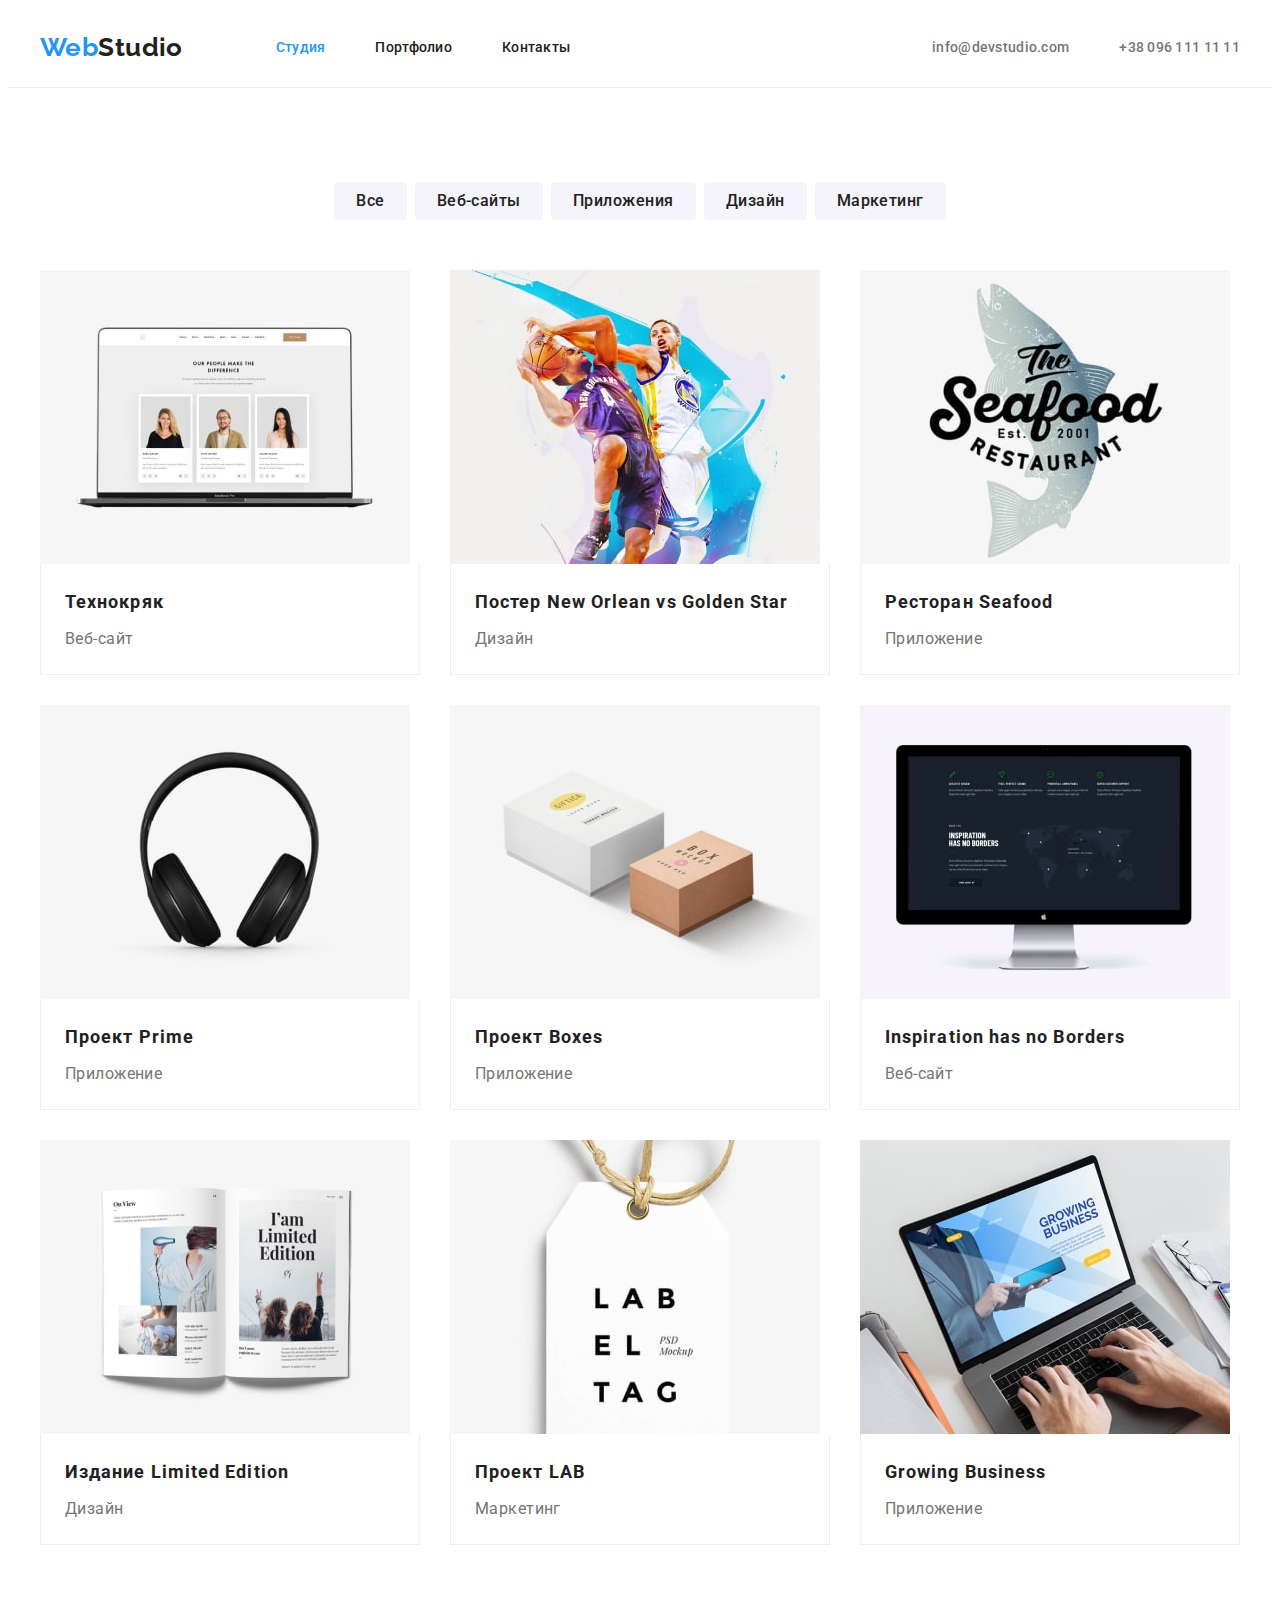
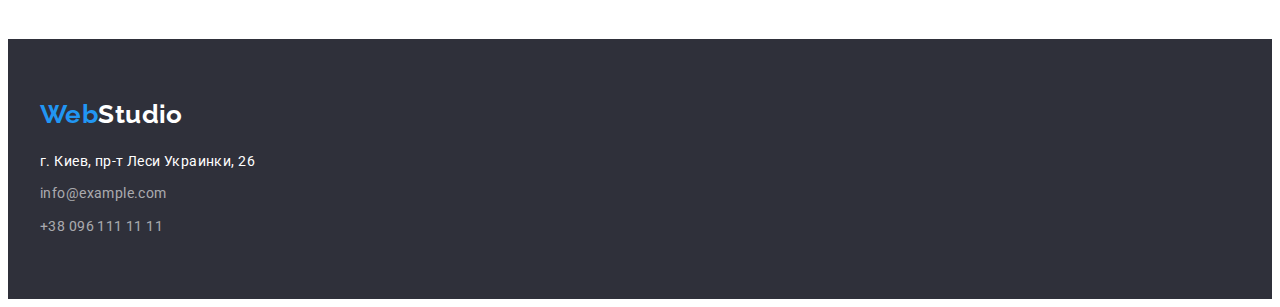
==== commit b6195236: "исправления" ====
--- a/portfolio.html
+++ b/portfolio.html
@@ -47,47 +47,47 @@
             </ul>
             <ul class="examples-list list">
                 <li class="examples-list-item"> 
-                    <a href=""><img src="./images/техно-кряк.jpg" alt="Веб-сайт техно-кряк" width="370"/>   
+                    <a href="" class="examples-link"><img src="./images/техно-кряк.jpg" alt="Веб-сайт техно-кряк" width="370"/>   
                     <div class="examples-descrip"><h2 class="examples-list-title">Технокряк</h2>
                     <p class="examples-list-subtitle ">Веб-сайт</p> </div>  </a>
                 </li>
                 <li class="examples-list-item"> 
-                    <a href=""><img src="./images/постер_баскетбол.jpg" alt="Дизайн постера" width="370"/> 
+                    <a href="" class="examples-link"><img src="./images/постер_баскетбол.jpg" alt="Дизайн постера" width="370"/> 
                     <div class="examples-descrip"><h2 class="examples-list-title">Постер New Orlean vs Golden Star</h2>
                     <p class="examples-list-subtitle ">Дизайн</p></div> </a>
                  </li>
                 <li class="examples-list-item"> 
-                    <a href=""><img src="./images/ресторан.jpg" alt="Лого приложения для ресторана" width="370"/> 
+                    <a href="" class="examples-link"><img src="./images/ресторан.jpg" alt="Лого приложения для ресторана" width="370"/> 
                     <div class="examples-descrip"><h2 class="examples-list-title">Ресторан Seafood</h2>
                     <p class="examples-list-subtitle ">Приложение</p> </div> </a>
                 </li>
                 <li class="examples-list-item"> 
-                    <a href=""><img src="./images/проект.jpg" alt="Наушники" width="370"/> 
+                    <a href="" class="examples-link"><img src="./images/проект.jpg" alt="Наушники" width="370"/> 
                     <div class="examples-descrip"><h2 class="examples-list-title">Проект Prime</h2>
                     <p class="examples-list-subtitle ">Приложение</p> </div> </a>
                 </li>
                 <li class="examples-list-item"> 
-                    <a href=""><img src="./images/проект_коробки.jpg" alt="Коробки" width="370"/> 
+                    <a href="" class="examples-link"><img src="./images/проект_коробки.jpg" alt="Коробки" width="370"/> 
                     <div class="examples-descrip"><h2 class="examples-list-title">Проект Boxes</h2>
                     <p class="examples-list-subtitle ">Приложение</p> </div>  </a>
                 </li>
                 <li class="examples-list-item"> 
-                    <a href=""><img src="./images/вдохновению_нет_границ.jpg" alt="Сайт" width="370"/> 
+                    <a href="" class="examples-link"><img src="./images/вдохновению_нет_границ.jpg" alt="Сайт" width="370"/> 
                     <div class="examples-descrip"><h2 class="examples-list-title" lang="en">Inspiration has no Borders</h2>
                     <p class="examples-list-subtitle ">Веб-сайт</p> </div> </a>
                 </li>
                 <li class="examples-list-item"> 
-                    <a href=""><img src="./images/издание.jpg" alt="Пример дизайна для журнала" width="370"/> 
+                    <a href="" class="examples-link"><img src="./images/издание.jpg" alt="Пример дизайна для журнала" width="370"/> 
                     <div class="examples-descrip"><h2 class="examples-list-title">Издание Limited Edition</h2>
                     <p class="examples-list-subtitle">Дизайн</p> </div> </a>
                  </li>
                 <li class="examples-list-item"> 
-                    <a href=""><img src="./images/проект_лаб.jpg" alt="Бирка с текстом" width="370"/> 
+                    <a href="" class="examples-link"><img src="./images/проект_лаб.jpg" alt="Бирка с текстом" width="370"/> 
                     <div class="examples-descrip"><h2 class="examples-list-title">Проект LAB</h2>
                     <p class="examples-list-subtitle ">Маркетинг</p> </div> </a>
                 </li>
                 <li class="examples-list-item"> 
-                    <a href=""><img src="./images/растущий_бизнес.jpg" alt="Приложение для проекта" width="370"/> 
+                    <a href="" class="examples-link"><img src="./images/растущий_бизнес.jpg" alt="Приложение для проекта" width="370"/> 
                     <div class="examples-descrip"><h2 class="examples-list-title" lang="en">Growing Business</h2>
                     <p class="examples-list-subtitle ">Приложение</p> </div> </a>
                 </li>
--- a/css/styles.css
+++ b/css/styles.css
@@ -352,13 +352,15 @@
     margin-left: 30px;
     margin-top: 30px;
 }
+.examples-link {
+    text-decoration: none;
+}
 .examples-descrip {
     background: #FFFFFF;
     border-bottom: 1px solid #EEEEEE;
     border-left: 1px solid #EEEEEE;
     border-right: 1px solid #EEEEEE;
     padding: 20px 24px;
-    text-decoration: none;
 }
 
 .examples-list-title {
@@ -369,6 +371,7 @@
     font-size: 18px;
     line-height: 2;
     letter-spacing: 0.06em;
+    
 
 }
 .examples-list-subtitle {
@@ -376,6 +379,7 @@
     text-decoration: none;
     font-size: 16px;
     line-height: 1.87;
+    
     
 }
 .current {
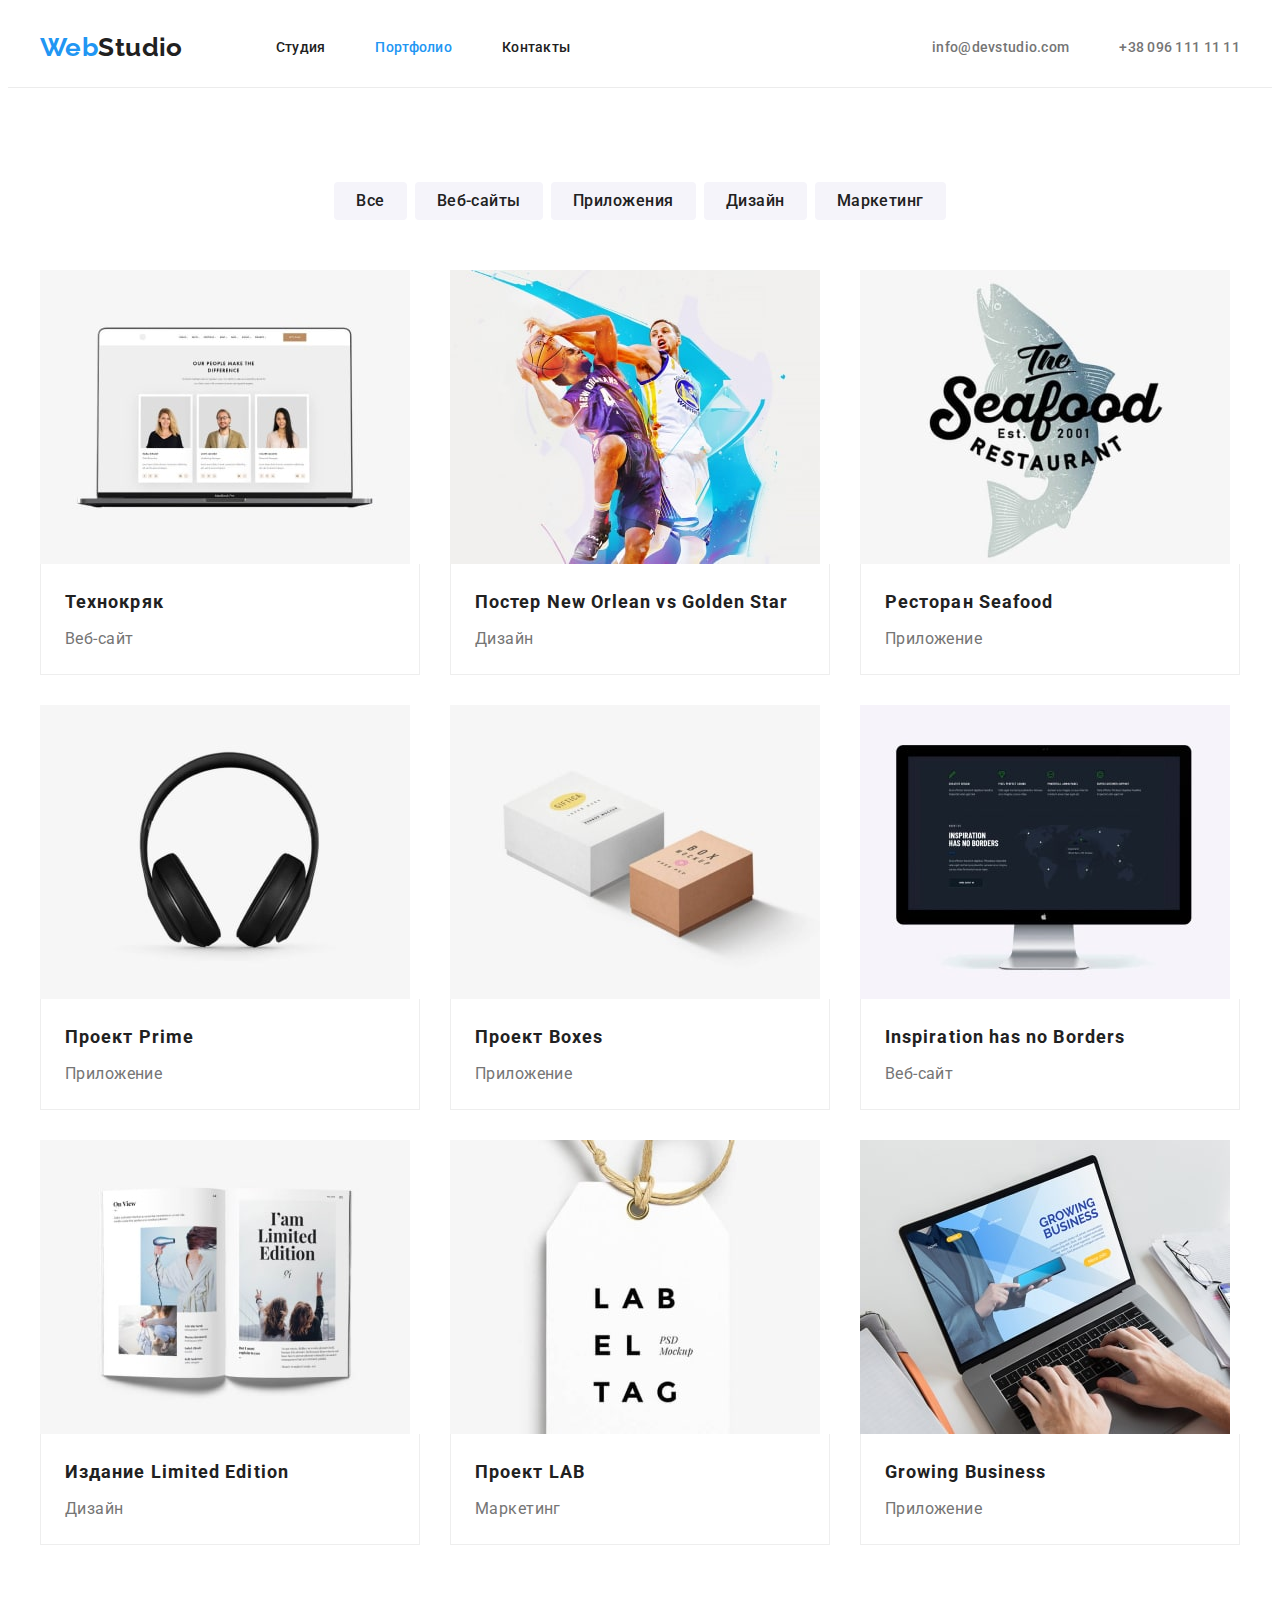
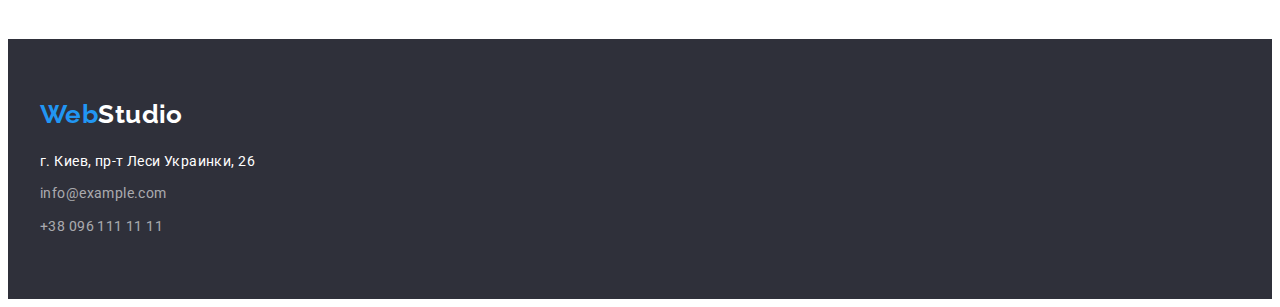
==== commit 6931e770: "исправления" ====
--- a/portfolio.html
+++ b/portfolio.html
@@ -21,8 +21,8 @@
         <nav class="main-nav ">
             <a class="logo" href="./index.html"><span class="logo-accent">Web</span>Studio</a>
             <ul class="site-nav list">
-                <li class="site-item"> <a href="./index.html" class="current site-nav-item">Студия</a></li>
-                <li class="site-item"> <a href="./portfolio.html" class="site-nav-item">Портфолио</a></li>
+                <li class="site-item"> <a href="./index.html" class="site-nav-item">Студия</a></li>
+                <li class="site-item"> <a href="./portfolio.html" class="current site-nav-item">Портфолио</a></li>
                 <li class="site-item"> <a href="" class="site-nav-item">Контакты</a></li>
             </ul>
         </nav>
